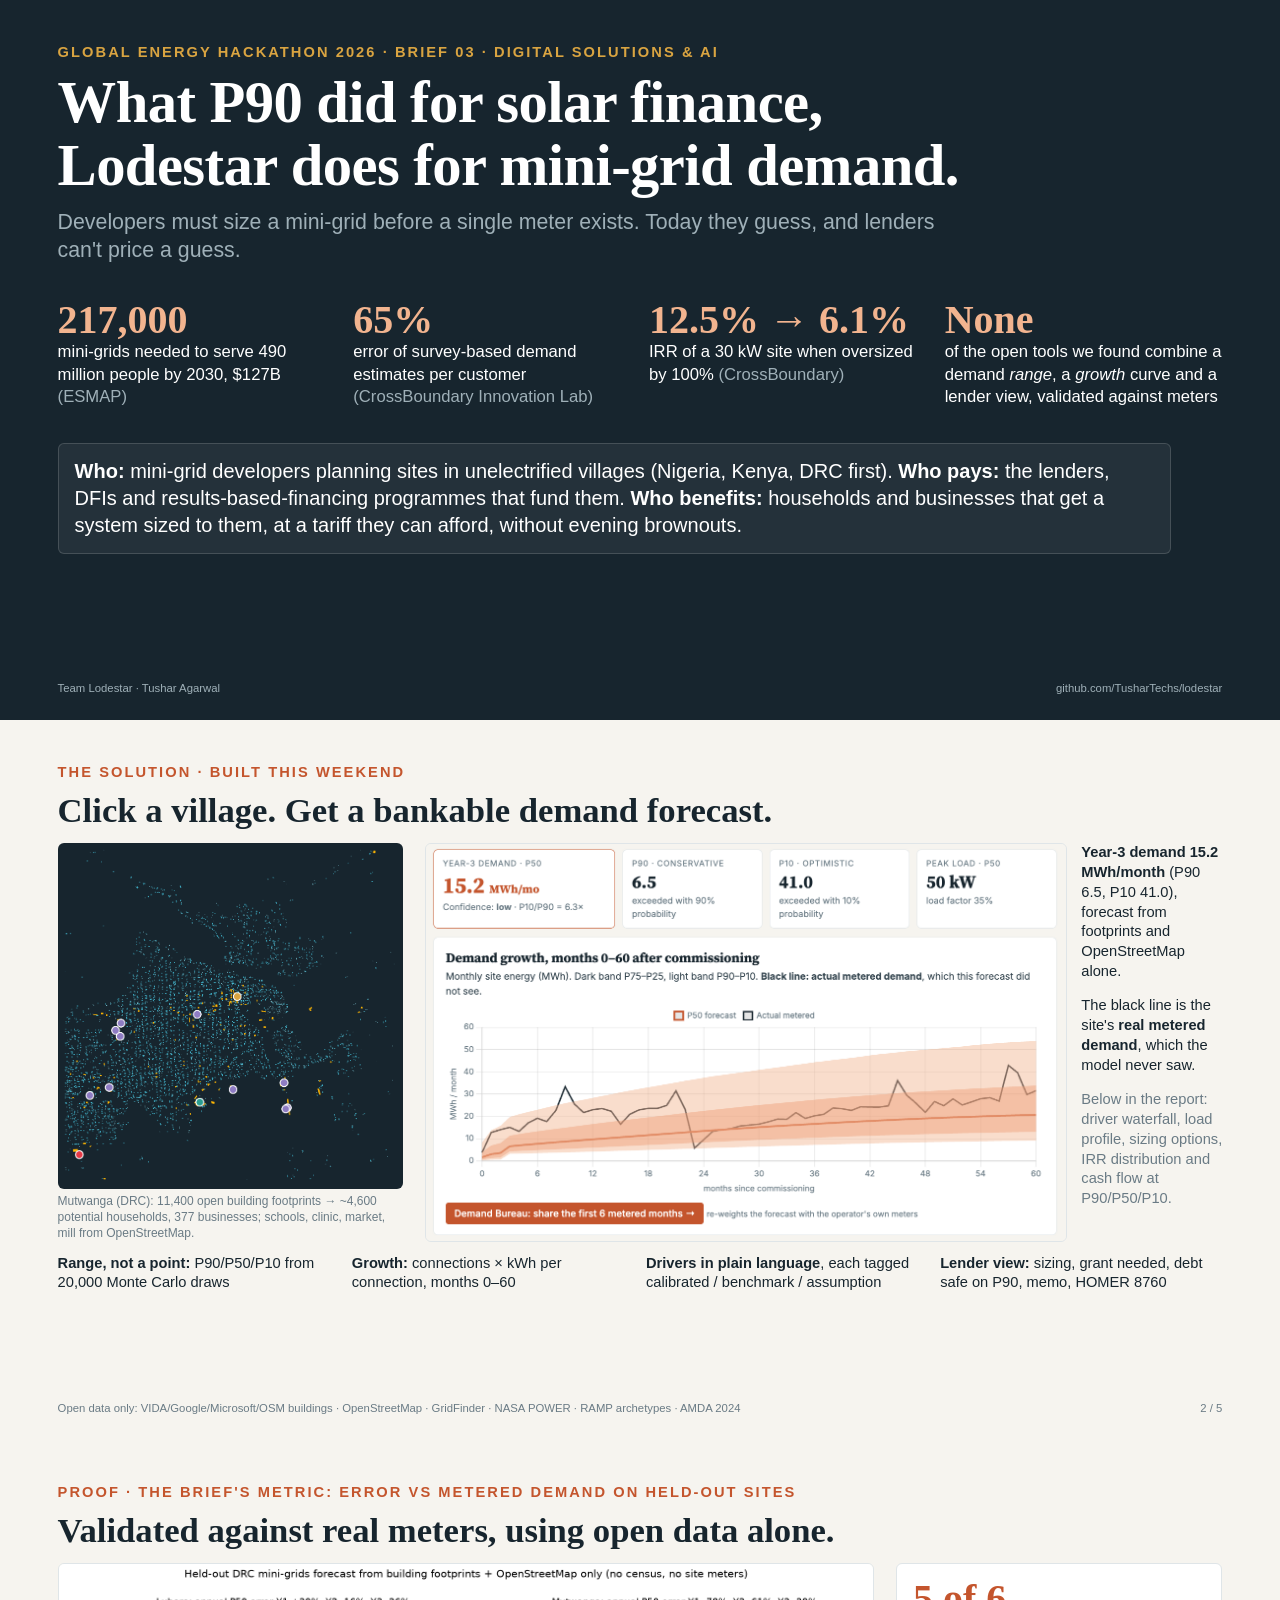
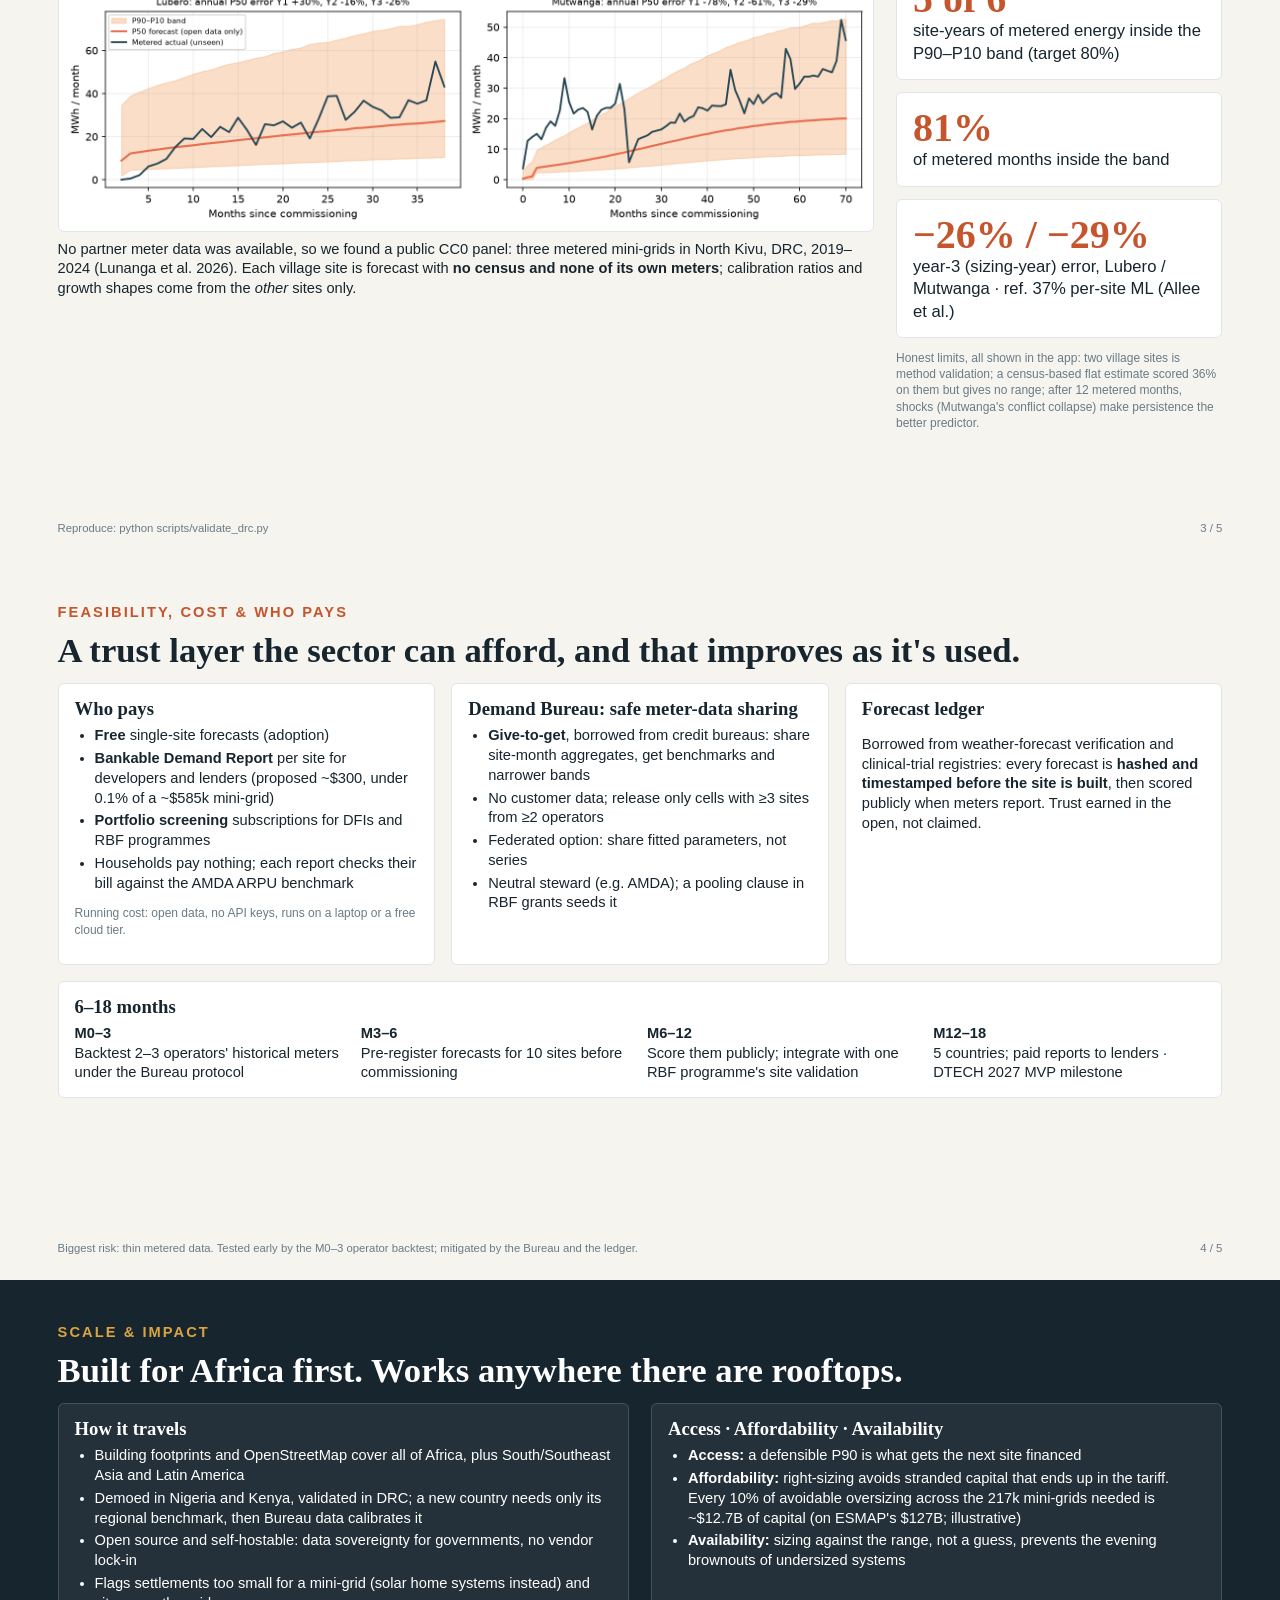
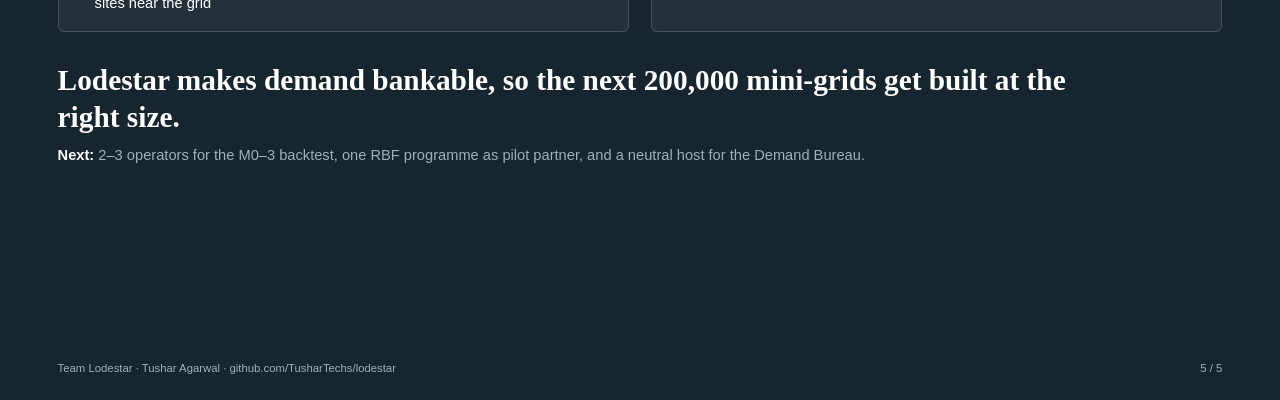
==== docs/deck.html @ b4cb46ed "README, one-page summary and 5-slide deck (HTML + PDF), map works without WebGL, building footprint " ====
<!doctype html>
<html lang="en"><head><meta charset="utf-8"><title>Lodestar · pitch deck</title>
<style>
@page { size: 13.333in 7.5in; margin: 0; }
* { box-sizing: border-box; }
body { margin: 0; font: 15pt/1.35 "Helvetica Neue", Arial, sans-serif; color: #17252e; }
.s { width: 13.333in; height: 7.5in; padding: 0.45in 0.6in; position: relative; page-break-after: always; overflow: hidden; background: #f6f4ef; }
.s.dark { background: #17252e; color: #fff; }
h1 { font: 700 34pt/1.08 Georgia, serif; margin: 0 0 10px; letter-spacing: -.01em; }
h2 { font: 700 26pt/1.1 Georgia, serif; margin: 0 0 14px; }
.kick { font-size: 11pt; letter-spacing: .14em; text-transform: uppercase; color: #c4552d; font-weight: 700; margin-bottom: 8px; }
.dark .kick { color: #d9a441; }
.muted { color: #6a7b85; } .dark .muted { color: #9fb0b8; }
.grid { display: grid; gap: 18px; }
.stat b { display: block; font: 700 30pt Georgia, serif; color: #c4552d; line-height: 1.05; }
.dark .stat b { color: #f2b48f; }
.stat { font-size: 12.5pt; }
.card { background: #fff; border: 1px solid #dfe5e8; border-radius: 6px; padding: 14px 16px; }
.dark .card { background: rgba(255,255,255,.06); border-color: rgba(255,255,255,.15); }
.card h3 { margin: 0 0 6px; font: 700 14pt Georgia, serif; }
ul { margin: 4px 0; padding-left: 20px; } li { margin: 3px 0; }
.small { font-size: 11pt; } .xs { font-size: 9pt; }
.foot { position: absolute; left: .6in; right: .6in; bottom: .25in; font-size: 8.5pt; color: #6a7b85; display: flex; justify-content: space-between; }
.dark .foot { color: #9fb0b8; }
img { display: block; }
.tag { display: inline-block; font-size: 10pt; padding: 2px 9px; border-radius: 10px; background: #e5f1ee; color: #2a7d6e; margin-right: 4px; }
</style></head><body>

<!-- 1 -->
<section class="s dark">
  <div class="kick">Global Energy Hackathon 2026 · Brief 03 · Digital Solutions &amp; AI</div>
  <h1 style="font-size:44pt;max-width:10.5in">What P90 did for solar finance,<br>Lodestar does for mini-grid demand.</h1>
  <p class="muted" style="font-size:16pt;max-width:9.5in;margin-top:6px">Developers must size a mini-grid before a single meter exists. Today they guess, and lenders can't price a guess.</p>
  <div class="grid" style="grid-template-columns:repeat(4,1fr);margin-top:34px">
    <div class="stat"><b>217,000</b>mini-grids needed to serve 490 million people by 2030, $127B <span class="muted">(ESMAP)</span></div>
    <div class="stat"><b>65%</b>error of survey-based demand estimates per customer <span class="muted">(CrossBoundary Innovation Lab)</span></div>
    <div class="stat"><b>12.5% → 6.1%</b>IRR of a 30 kW site when oversized by 100% <span class="muted">(CrossBoundary)</span></div>
    <div class="stat"><b>None</b>of the open tools we found combine a demand <i>range</i>, a <i>growth</i> curve and a lender view, validated against meters</div>
  </div>
  <div class="card" style="margin-top:34px;max-width:11.6in"><b>Who:</b> mini-grid developers planning sites in unelectrified villages (Nigeria, Kenya, DRC first). <b>Who pays:</b> the lenders, DFIs and results-based-financing programmes that fund them. <b>Who benefits:</b> households and businesses that get a system sized to them, at a tariff they can afford, without evening brownouts.</div>
  <div class="foot"><span>Team Lodestar · Tushar Agarwal</span><span>github.com/TusharTechs/lodestar</span></div>
</section>

<!-- 2 -->
<section class="s">
  <div class="kick">The solution · built this weekend</div>
  <h2>Click a village. Get a bankable demand forecast.</h2>
  <div class="grid" style="grid-template-columns:3.6in 1fr;gap:22px">
    <div><img src="img/footprints_mutwanga.png" style="width:3.6in;height:3.6in;object-fit:cover;border-radius:6px">
      <p class="xs muted" style="margin:4px 0 0">Mutwanga (DRC): 11,400 open building footprints → ~4,600 potential households, 377 businesses; schools, clinic, market, mill from OpenStreetMap.</p></div>
    <div style="display:flex;gap:14px;align-items:flex-start"><img src="img/app_report.png" style="height:4.15in;border-radius:6px;border:1px solid #dfe5e8"><div class="small"><p style="margin-top:0"><b>Year-3 demand 15.2 MWh/month</b> (P90 6.5, P10 41.0), forecast from footprints and OpenStreetMap alone.</p><p>The black line is the site's <b>real metered demand</b>, which the model never saw.</p><p class="muted">Below in the report: driver waterfall, load profile, sizing options, IRR distribution and cash flow at P90/P50/P10.</p></div></div>
  </div>
  <div class="grid small" style="grid-template-columns:repeat(4,1fr);gap:12px;margin-top:12px">
    <div><b>Range, not a point:</b> P90/P50/P10 from 20,000 Monte Carlo draws</div>
    <div><b>Growth:</b> connections × kWh per connection, months 0–60</div>
    <div><b>Drivers in plain language</b>, each tagged calibrated / benchmark / assumption</div>
    <div><b>Lender view:</b> sizing, grant needed, debt safe on P90, memo, HOMER 8760</div>
  </div>
  <div class="foot"><span>Open data only: VIDA/Google/Microsoft/OSM buildings · OpenStreetMap · GridFinder · NASA POWER · RAMP archetypes · AMDA 2024</span><span>2 / 5</span></div>
</section>

<!-- 3 -->
<section class="s">
  <div class="kick">Proof · the brief's metric: error vs metered demand on held-out sites</div>
  <h2>Validated against real meters, using open data alone.</h2>
  <div class="grid" style="grid-template-columns:1fr 3.4in;gap:22px">
    <div><img src="validation/drc_end_to_end.png" style="width:100%;border-radius:6px;border:1px solid #dfe5e8;background:#fff">
      <p class="small" style="margin-top:8px">No partner meter data was available, so we found a public CC0 panel: three metered mini-grids in North Kivu, DRC, 2019–2024 (Lunanga et al. 2026). Each village site is forecast with <b>no census and none of its own meters</b>; calibration ratios and growth shapes come from the <i>other</i> sites only.</p></div>
    <div class="grid" style="gap:12px;align-content:start">
      <div class="card stat"><b>5 of 6</b>site-years of metered energy inside the P90–P10 band (target 80%)</div>
      <div class="card stat"><b>81%</b>of metered months inside the band</div>
      <div class="card stat"><b>−26% / −29%</b>year-3 (sizing-year) error, Lubero / Mutwanga · ref. 37% per-site ML (Allee et al.)</div>
      <div class="xs muted">Honest limits, all shown in the app: two village sites is method validation; a census-based flat estimate scored 36% on them but gives no range; after 12 metered months, shocks (Mutwanga's conflict collapse) make persistence the better predictor.</div>
    </div>
  </div>
  <div class="foot"><span>Reproduce: python scripts/validate_drc.py</span><span>3 / 5</span></div>
</section>

<!-- 4 -->
<section class="s">
  <div class="kick">Feasibility, cost &amp; who pays</div>
  <h2>A trust layer the sector can afford, and that improves as it's used.</h2>
  <div class="grid" style="grid-template-columns:1fr 1fr 1fr;gap:16px">
    <div class="card"><h3>Who pays</h3><ul class="small">
      <li><b>Free</b> single-site forecasts (adoption)</li>
      <li><b>Bankable Demand Report</b> per site for developers and lenders (proposed ~$300, under 0.1% of a ~$585k mini-grid)</li>
      <li><b>Portfolio screening</b> subscriptions for DFIs and RBF programmes</li>
      <li>Households pay nothing; each report checks their bill against the AMDA ARPU benchmark</li></ul>
      <p class="xs muted">Running cost: open data, no API keys, runs on a laptop or a free cloud tier.</p></div>
    <div class="card"><h3>Demand Bureau: safe meter-data sharing</h3><ul class="small">
      <li><b>Give-to-get</b>, borrowed from credit bureaus: share site-month aggregates, get benchmarks and narrower bands</li>
      <li>No customer data; release only cells with ≥3 sites from ≥2 operators</li>
      <li>Federated option: share fitted parameters, not series</li>
      <li>Neutral steward (e.g. AMDA); a pooling clause in RBF grants seeds it</li></ul></div>
    <div class="card"><h3>Forecast ledger</h3><p class="small">Borrowed from weather-forecast verification and clinical-trial registries: every forecast is <b>hashed and timestamped before the site is built</b>, then scored publicly when meters report. Trust earned in the open, not claimed.</p></div>
  </div>
  <div class="card" style="margin-top:16px"><h3>6–18 months</h3>
    <div class="grid small" style="grid-template-columns:repeat(4,1fr);gap:14px">
      <div><b>M0–3</b><br>Backtest 2–3 operators' historical meters under the Bureau protocol</div>
      <div><b>M3–6</b><br>Pre-register forecasts for 10 sites before commissioning</div>
      <div><b>M6–12</b><br>Score them publicly; integrate with one RBF programme's site validation</div>
      <div><b>M12–18</b><br>5 countries; paid reports to lenders · DTECH 2027 MVP milestone</div></div></div>
  <div class="foot"><span>Biggest risk: thin metered data. Tested early by the M0–3 operator backtest; mitigated by the Bureau and the ledger.</span><span>4 / 5</span></div>
</section>

<!-- 5 -->
<section class="s dark">
  <div class="kick">Scale &amp; impact</div>
  <h2>Built for Africa first. Works anywhere there are rooftops.</h2>
  <div class="grid" style="grid-template-columns:1fr 1fr;gap:22px">
    <div class="card"><h3>How it travels</h3><ul class="small">
      <li>Building footprints and OpenStreetMap cover all of Africa, plus South/Southeast Asia and Latin America</li>
      <li>Demoed in Nigeria and Kenya, validated in DRC; a new country needs only its regional benchmark, then Bureau data calibrates it</li>
      <li>Open source and self-hostable: data sovereignty for governments, no vendor lock-in</li>
      <li>Flags settlements too small for a mini-grid (solar home systems instead) and sites near the grid</li></ul></div>
    <div class="card"><h3>Access · Affordability · Availability</h3><ul class="small">
      <li><b>Access:</b> a defensible P90 is what gets the next site financed</li>
      <li><b>Affordability:</b> right-sizing avoids stranded capital that ends up in the tariff. Every 10% of avoidable oversizing across the 217k mini-grids needed is ~$12.7B of capital (on ESMAP's $127B; illustrative)</li>
      <li><b>Availability:</b> sizing against the range, not a guess, prevents the evening brownouts of undersized systems</li></ul></div>
  </div>
  <p style="font:700 22pt/1.25 Georgia,serif;margin:30px 0 0;max-width:11in">Lodestar makes demand bankable, so the next 200,000 mini-grids get built at the right size.</p>
  <p class="muted small" style="margin-top:10px"><b style="color:#fff">Next:</b> 2–3 operators for the M0–3 backtest, one RBF programme as pilot partner, and a neutral host for the Demand Bureau.</p>
  <div class="foot"><span>Team Lodestar · Tushar Agarwal · github.com/TusharTechs/lodestar</span><span>5 / 5</span></div>
</section>
</body></html>
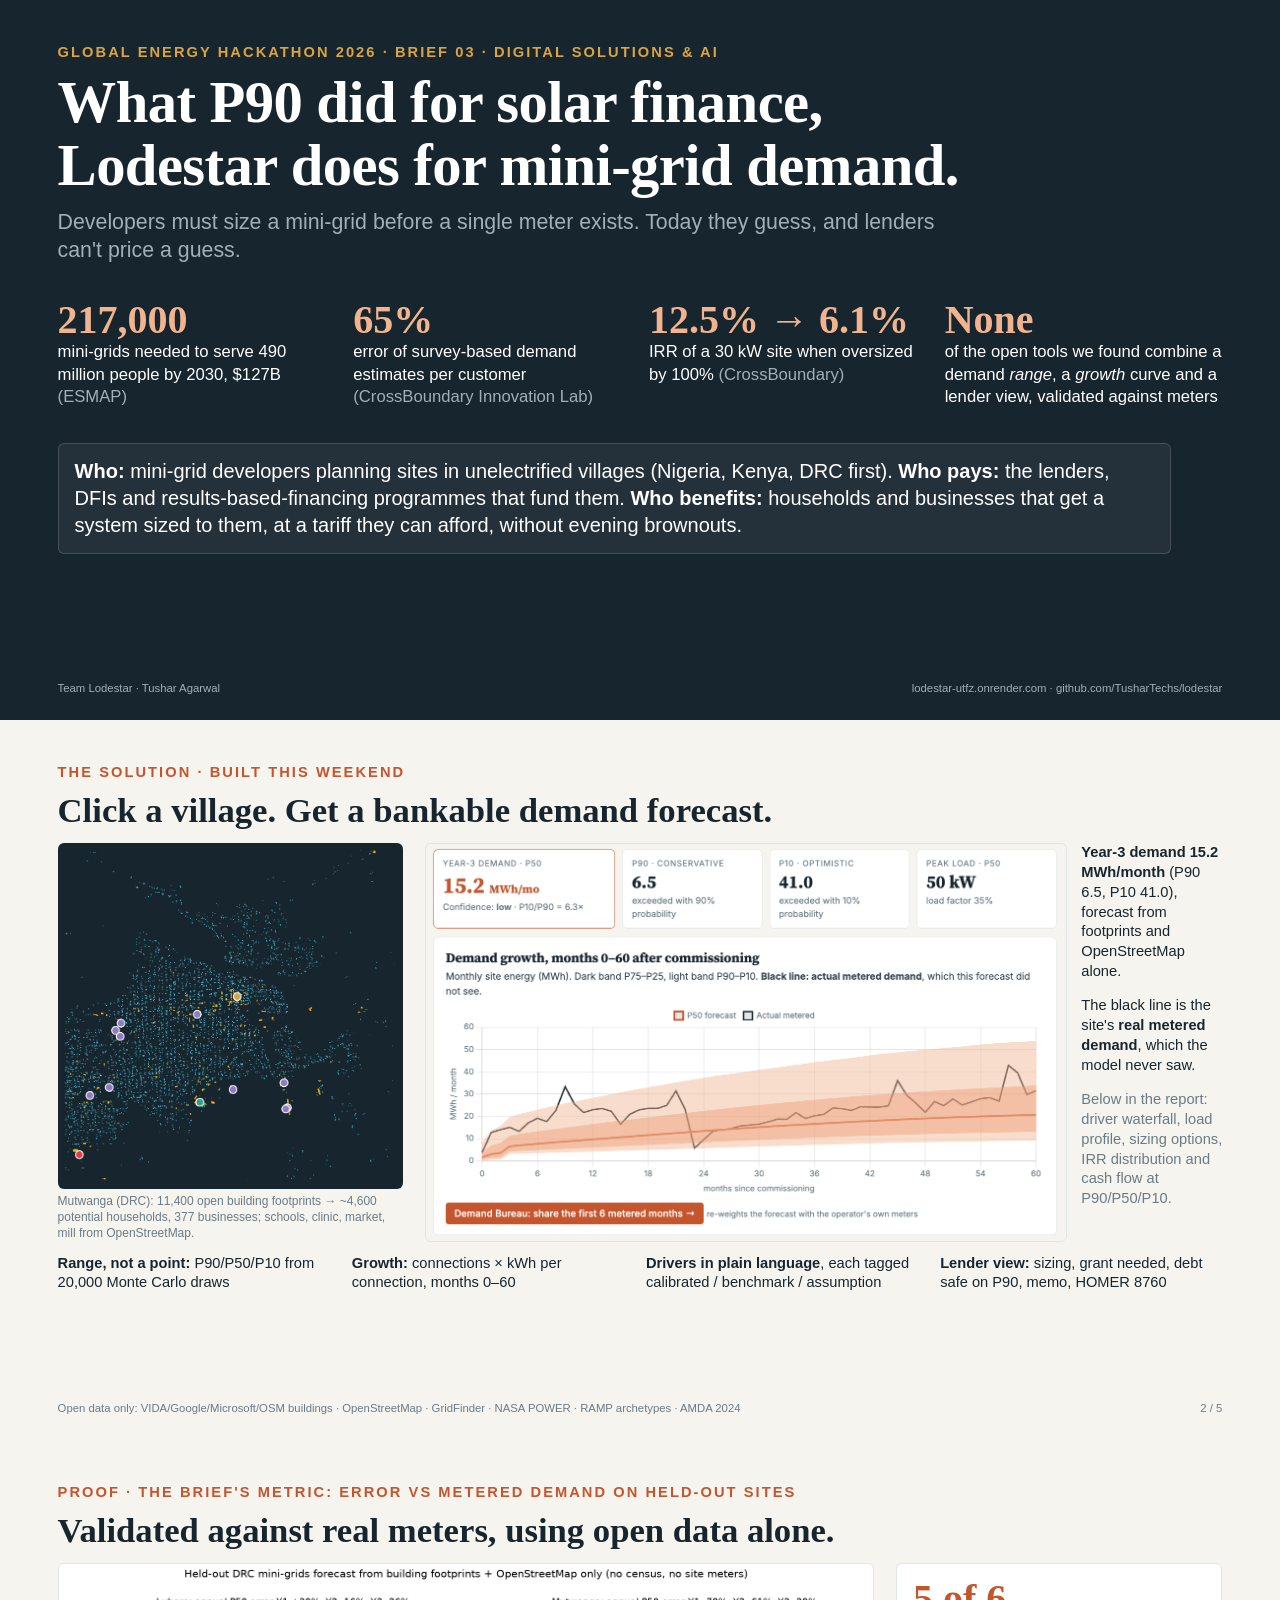
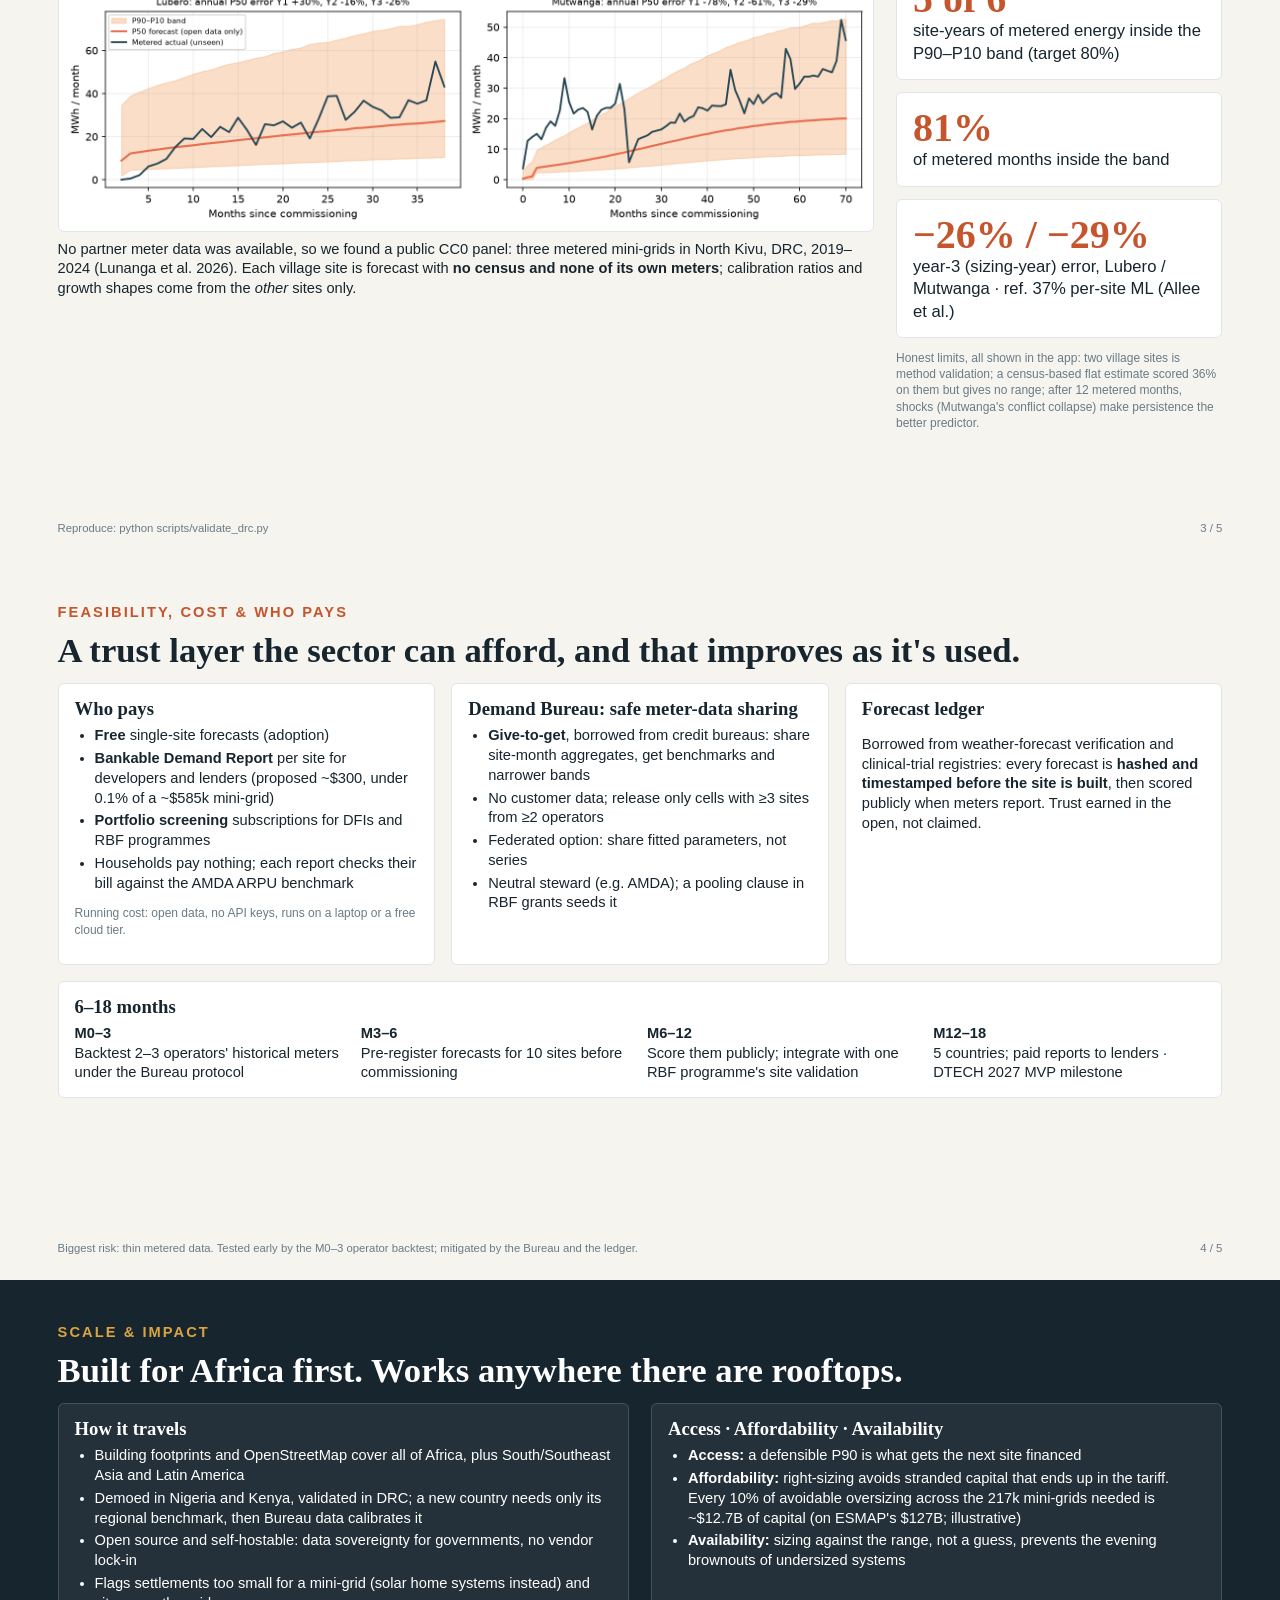
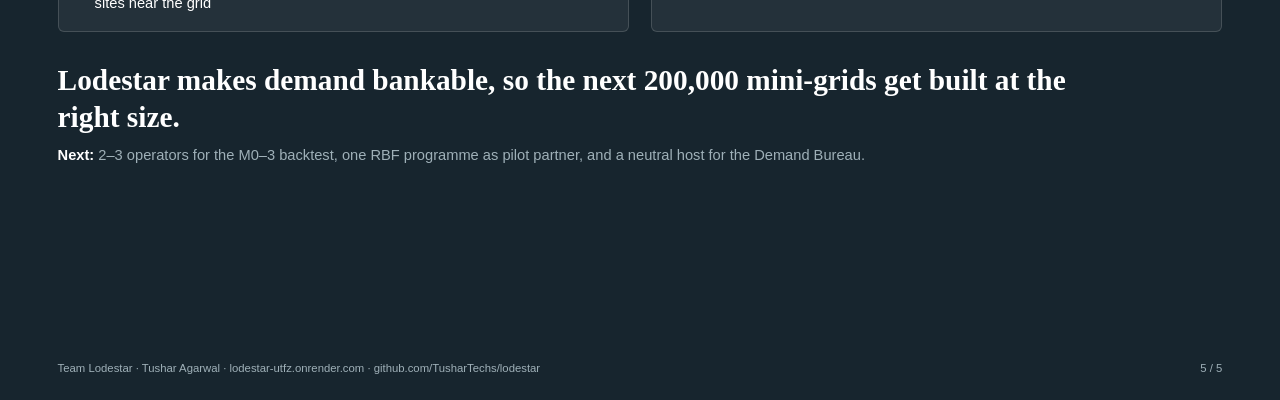
==== commit 5a799e99: "Add live app URL to README, deck and one-pager" ====
--- a/docs/deck.html
+++ b/docs/deck.html
@@ -38,7 +38,7 @@
     <div class="stat"><b>None</b>of the open tools we found combine a demand <i>range</i>, a <i>growth</i> curve and a lender view, validated against meters</div>
   </div>
   <div class="card" style="margin-top:34px;max-width:11.6in"><b>Who:</b> mini-grid developers planning sites in unelectrified villages (Nigeria, Kenya, DRC first). <b>Who pays:</b> the lenders, DFIs and results-based-financing programmes that fund them. <b>Who benefits:</b> households and businesses that get a system sized to them, at a tariff they can afford, without evening brownouts.</div>
-  <div class="foot"><span>Team Lodestar · Tushar Agarwal</span><span>github.com/TusharTechs/lodestar</span></div>
+  <div class="foot"><span>Team Lodestar · Tushar Agarwal</span><span>lodestar-utfz.onrender.com · github.com/TusharTechs/lodestar</span></div>
 </section>
 
 <!-- 2 -->
@@ -120,6 +120,6 @@
   </div>
   <p style="font:700 22pt/1.25 Georgia,serif;margin:30px 0 0;max-width:11in">Lodestar makes demand bankable, so the next 200,000 mini-grids get built at the right size.</p>
   <p class="muted small" style="margin-top:10px"><b style="color:#fff">Next:</b> 2–3 operators for the M0–3 backtest, one RBF programme as pilot partner, and a neutral host for the Demand Bureau.</p>
-  <div class="foot"><span>Team Lodestar · Tushar Agarwal · github.com/TusharTechs/lodestar</span><span>5 / 5</span></div>
+  <div class="foot"><span>Team Lodestar · Tushar Agarwal · lodestar-utfz.onrender.com · github.com/TusharTechs/lodestar</span><span>5 / 5</span></div>
 </section>
 </body></html>
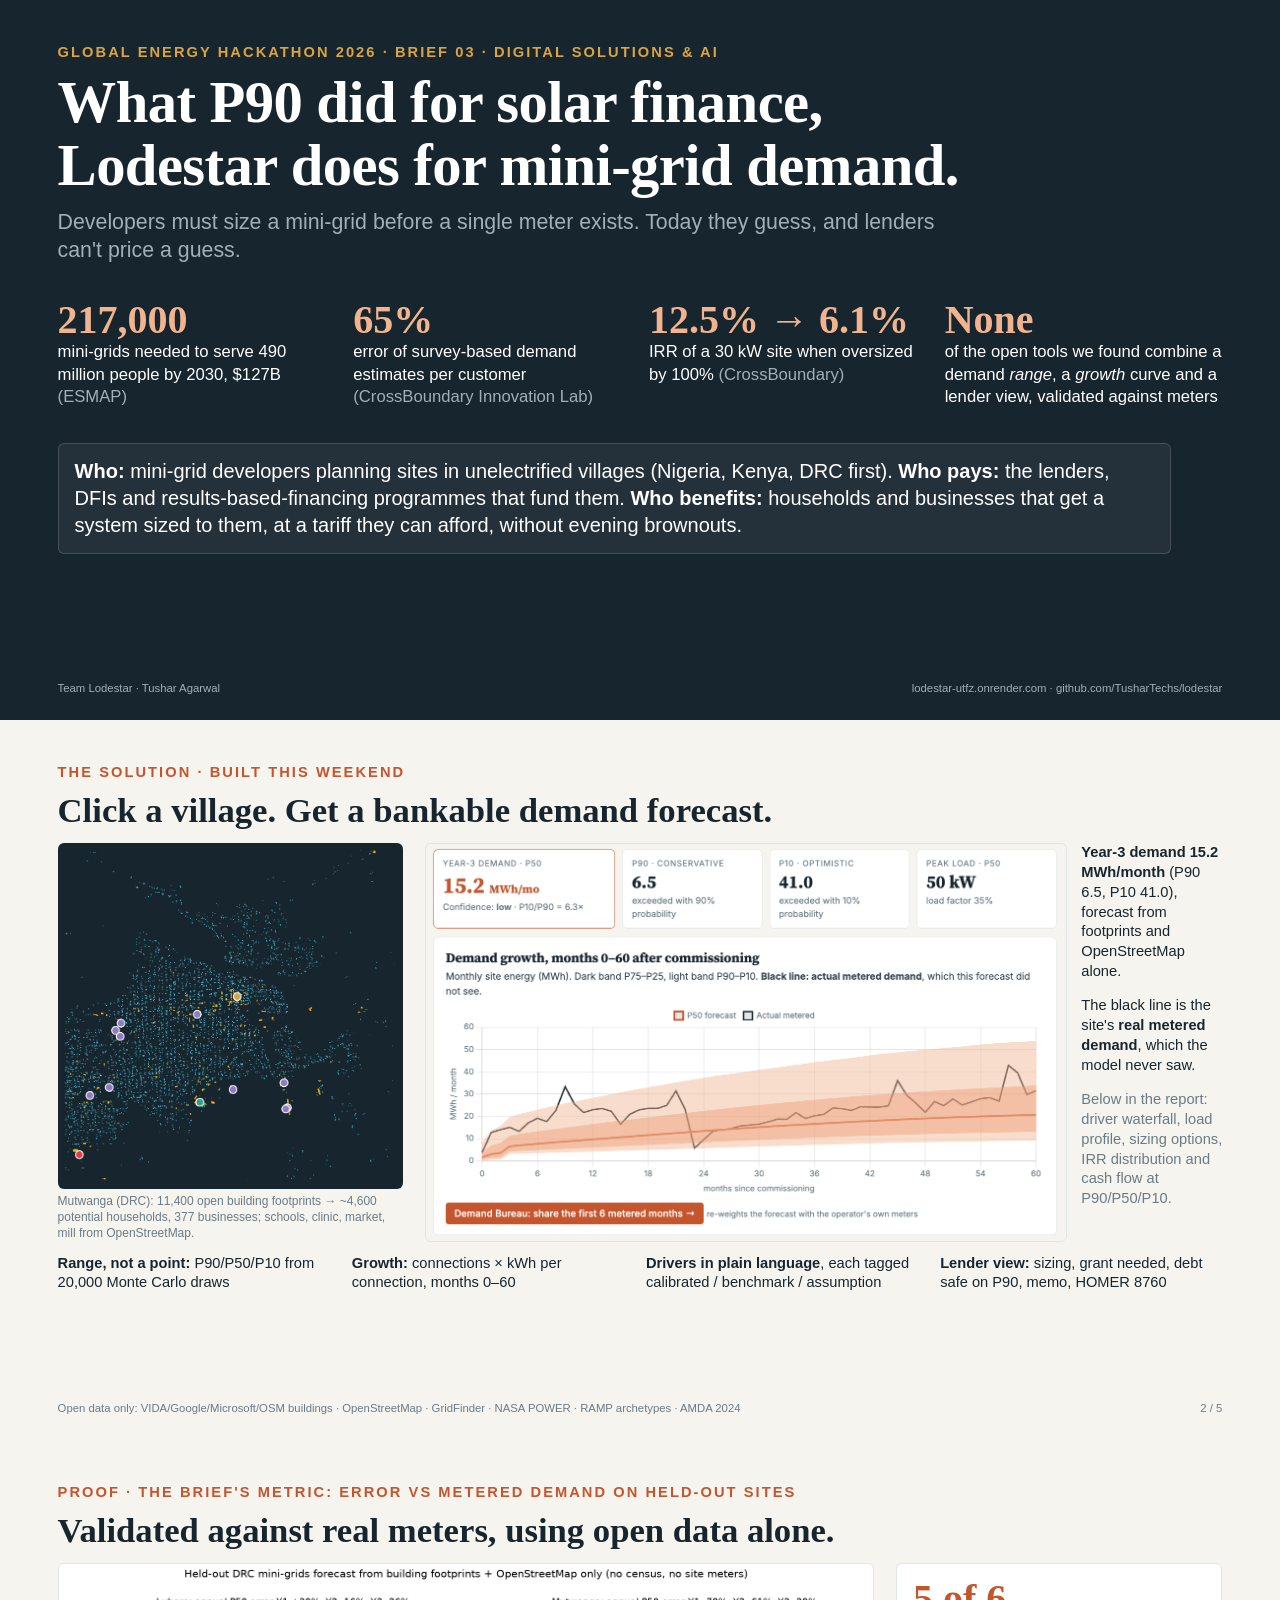
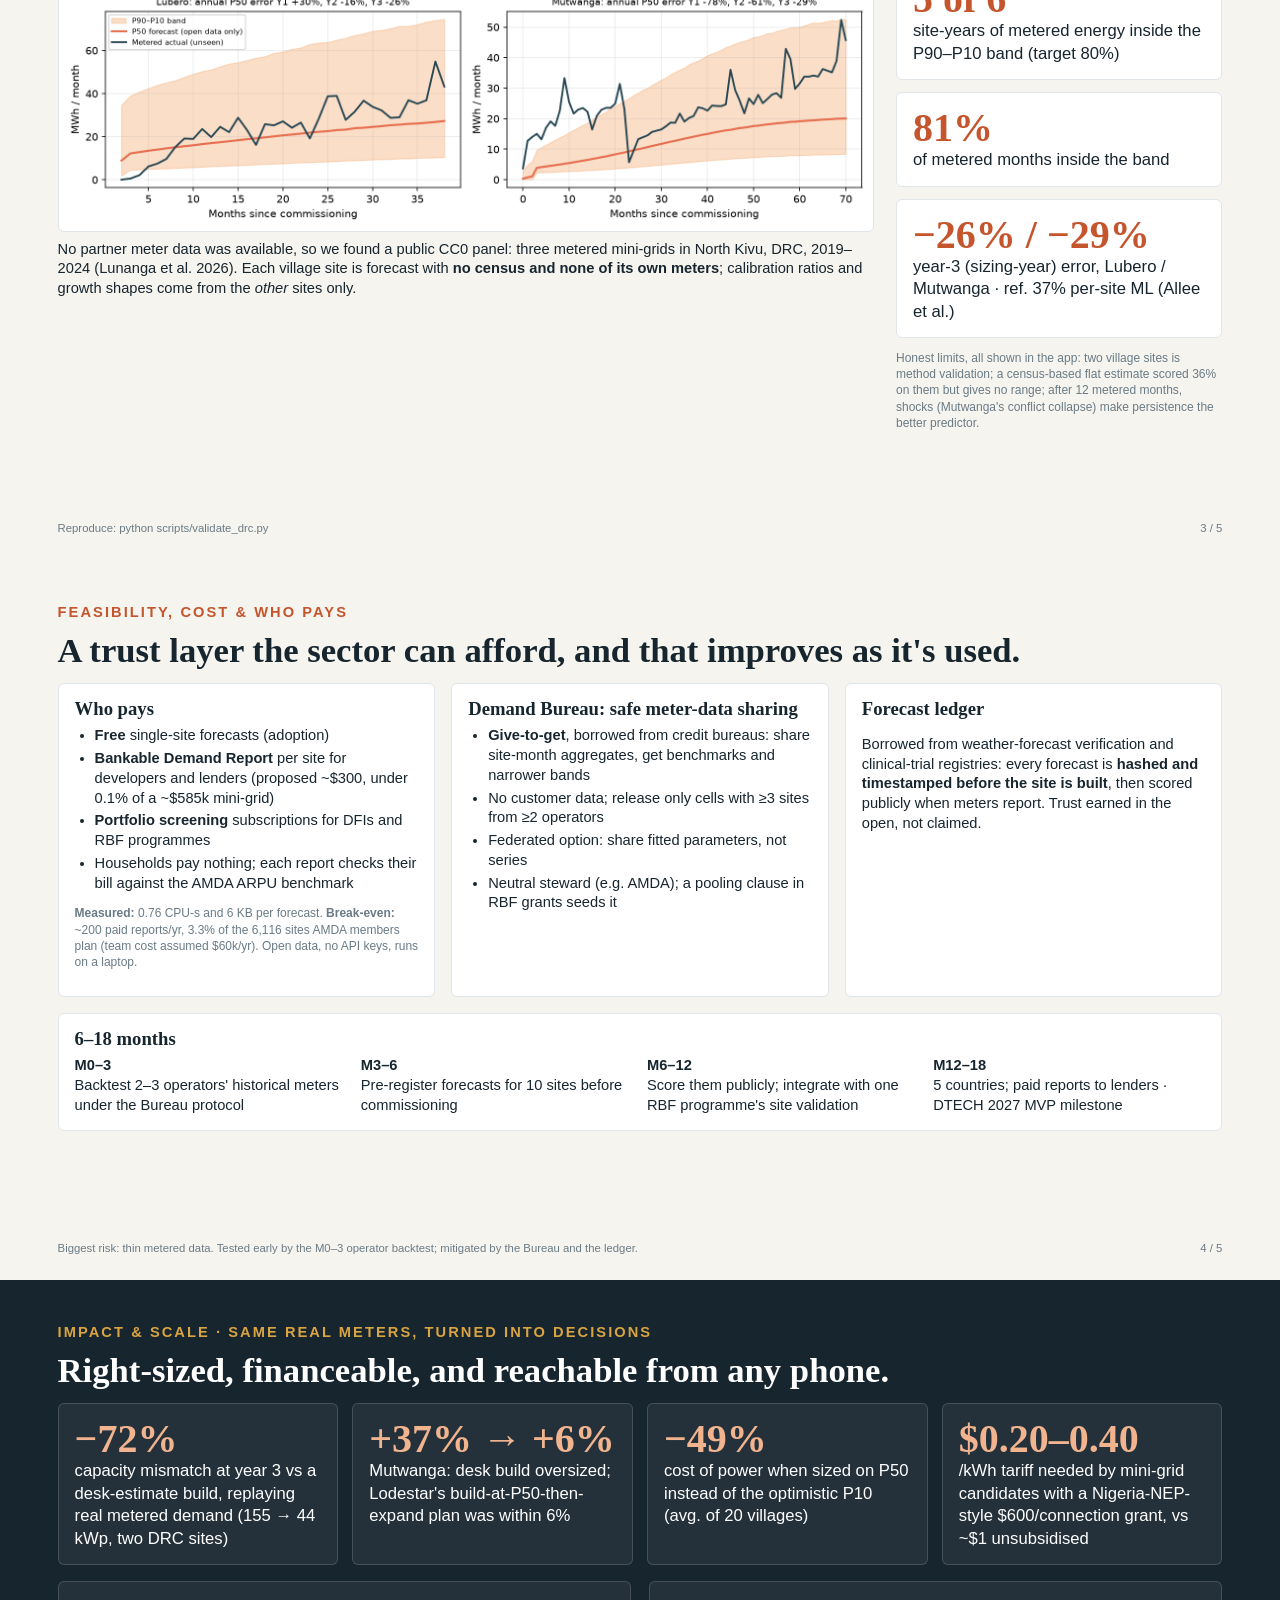
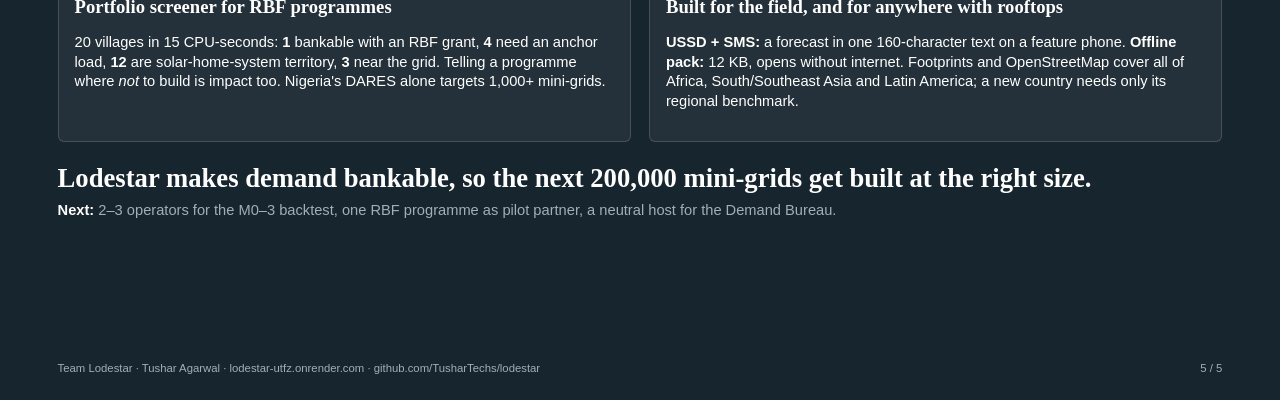
==== commit 9217783b: "Impact tab (decision backtest, cost of power, environment, unit economics), portfolio screener for R" ====
--- a/docs/deck.html
+++ b/docs/deck.html
@@ -86,7 +86,7 @@
       <li><b>Bankable Demand Report</b> per site for developers and lenders (proposed ~$300, under 0.1% of a ~$585k mini-grid)</li>
       <li><b>Portfolio screening</b> subscriptions for DFIs and RBF programmes</li>
       <li>Households pay nothing; each report checks their bill against the AMDA ARPU benchmark</li></ul>
-      <p class="xs muted">Running cost: open data, no API keys, runs on a laptop or a free cloud tier.</p></div>
+      <p class="xs muted"><b>Measured:</b> 0.76 CPU-s and 6 KB per forecast. <b>Break-even:</b> ~200 paid reports/yr, 3.3% of the 6,116 sites AMDA members plan (team cost assumed $60k/yr). Open data, no API keys, runs on a laptop.</p></div>
     <div class="card"><h3>Demand Bureau: safe meter-data sharing</h3><ul class="small">
       <li><b>Give-to-get</b>, borrowed from credit bureaus: share site-month aggregates, get benchmarks and narrower bands</li>
       <li>No customer data; release only cells with ≥3 sites from ≥2 operators</li>
@@ -105,21 +105,20 @@
 
 <!-- 5 -->
 <section class="s dark">
-  <div class="kick">Scale &amp; impact</div>
-  <h2>Built for Africa first. Works anywhere there are rooftops.</h2>
-  <div class="grid" style="grid-template-columns:1fr 1fr;gap:22px">
-    <div class="card"><h3>How it travels</h3><ul class="small">
-      <li>Building footprints and OpenStreetMap cover all of Africa, plus South/Southeast Asia and Latin America</li>
-      <li>Demoed in Nigeria and Kenya, validated in DRC; a new country needs only its regional benchmark, then Bureau data calibrates it</li>
-      <li>Open source and self-hostable: data sovereignty for governments, no vendor lock-in</li>
-      <li>Flags settlements too small for a mini-grid (solar home systems instead) and sites near the grid</li></ul></div>
-    <div class="card"><h3>Access · Affordability · Availability</h3><ul class="small">
-      <li><b>Access:</b> a defensible P90 is what gets the next site financed</li>
-      <li><b>Affordability:</b> right-sizing avoids stranded capital that ends up in the tariff. Every 10% of avoidable oversizing across the 217k mini-grids needed is ~$12.7B of capital (on ESMAP's $127B; illustrative)</li>
-      <li><b>Availability:</b> sizing against the range, not a guess, prevents the evening brownouts of undersized systems</li></ul></div>
+  <div class="kick">Impact &amp; scale · same real meters, turned into decisions</div>
+  <h2>Right-sized, financeable, and reachable from any phone.</h2>
+  <div class="grid" style="grid-template-columns:repeat(4,1fr);gap:14px">
+    <div class="card stat"><b>−72%</b>capacity mismatch at year 3 vs a desk-estimate build, replaying real metered demand (155 → 44 kWp, two DRC sites)</div>
+    <div class="card stat"><b>+37% → +6%</b>Mutwanga: desk build oversized; Lodestar's build-at-P50-then-expand plan was within 6%</div>
+    <div class="card stat"><b>−49%</b>cost of power when sized on P50 instead of the optimistic P10 (avg. of 20 villages)</div>
+    <div class="card stat"><b>$0.20–0.40</b>/kWh tariff needed by mini-grid candidates with a Nigeria-NEP-style $600/connection grant, vs ~$1 unsubsidised</div>
   </div>
-  <p style="font:700 22pt/1.25 Georgia,serif;margin:30px 0 0;max-width:11in">Lodestar makes demand bankable, so the next 200,000 mini-grids get built at the right size.</p>
-  <p class="muted small" style="margin-top:10px"><b style="color:#fff">Next:</b> 2–3 operators for the M0–3 backtest, one RBF programme as pilot partner, and a neutral host for the Demand Bureau.</p>
+  <div class="grid" style="grid-template-columns:1fr 1fr;gap:18px;margin-top:16px">
+    <div class="card"><h3>Portfolio screener for RBF programmes</h3><p class="small">20 villages in 15 CPU-seconds: <b>1</b> bankable with an RBF grant, <b>4</b> need an anchor load, <b>12</b> are solar-home-system territory, <b>3</b> near the grid. Telling a programme where <i>not</i> to build is impact too. Nigeria's DARES alone targets 1,000+ mini-grids.</p></div>
+    <div class="card"><h3>Built for the field, and for anywhere with rooftops</h3><p class="small"><b>USSD + SMS:</b> a forecast in one 160-character text on a feature phone. <b>Offline pack:</b> 12 KB, opens without internet. Footprints and OpenStreetMap cover all of Africa, South/Southeast Asia and Latin America; a new country needs only its regional benchmark.</p></div>
+  </div>
+  <p style="font:700 20pt/1.25 Georgia,serif;margin:20px 0 0;max-width:11.5in">Lodestar makes demand bankable, so the next 200,000 mini-grids get built at the right size.</p>
+  <p class="muted small" style="margin-top:6px"><b style="color:#fff">Next:</b> 2–3 operators for the M0–3 backtest, one RBF programme as pilot partner, a neutral host for the Demand Bureau.</p>
   <div class="foot"><span>Team Lodestar · Tushar Agarwal · lodestar-utfz.onrender.com · github.com/TusharTechs/lodestar</span><span>5 / 5</span></div>
 </section>
 </body></html>
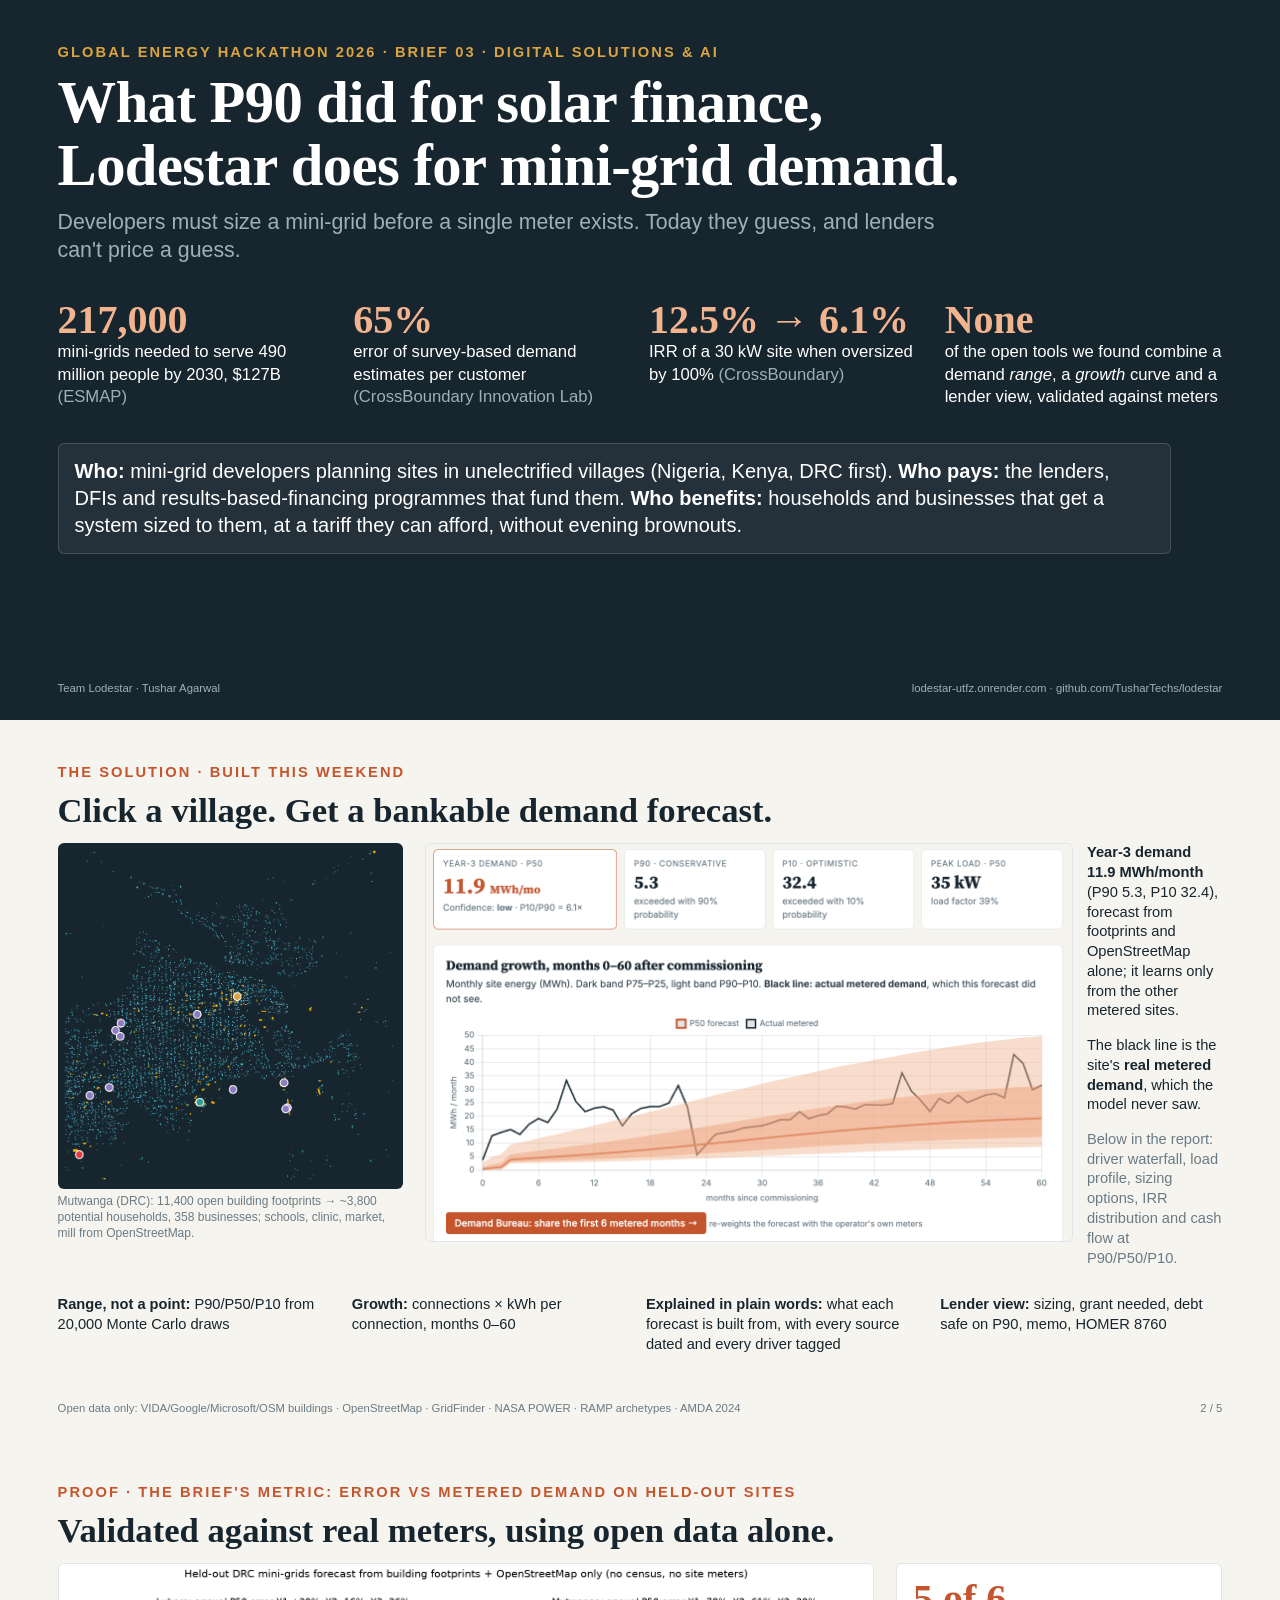
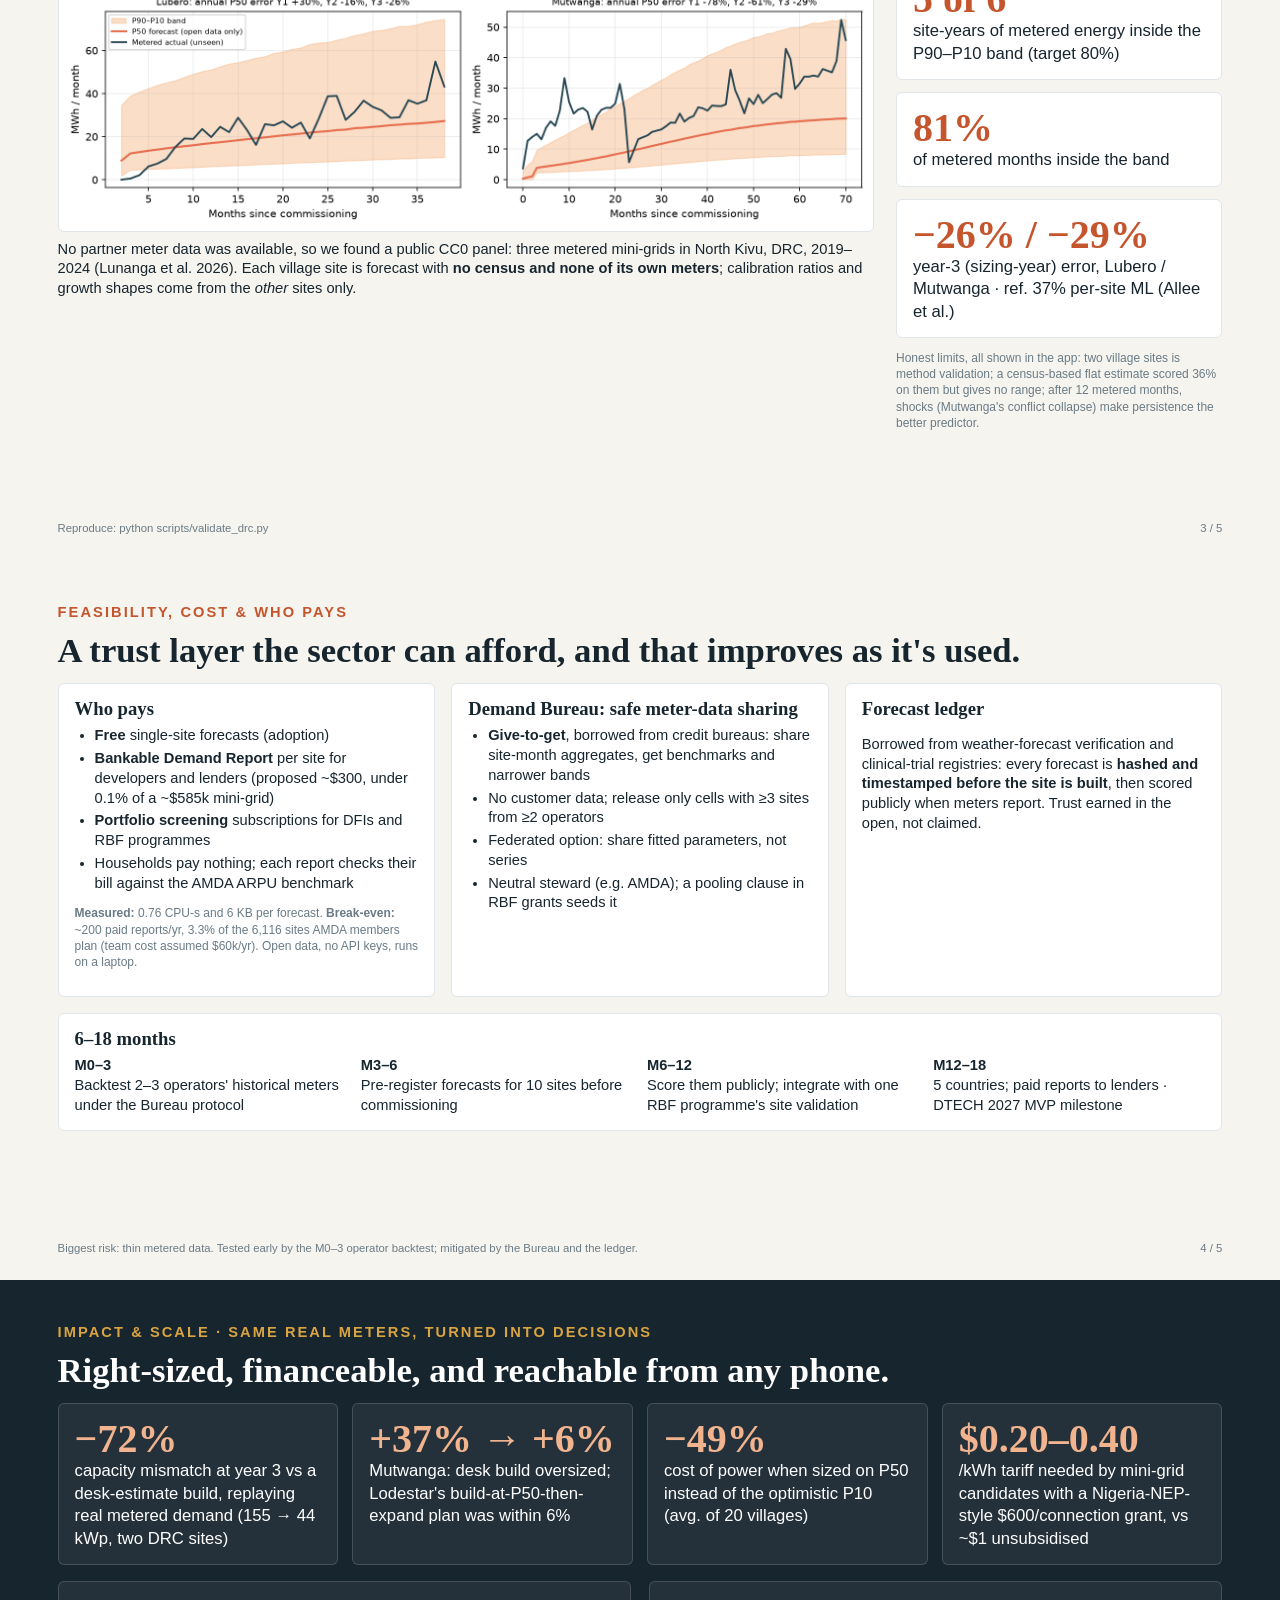
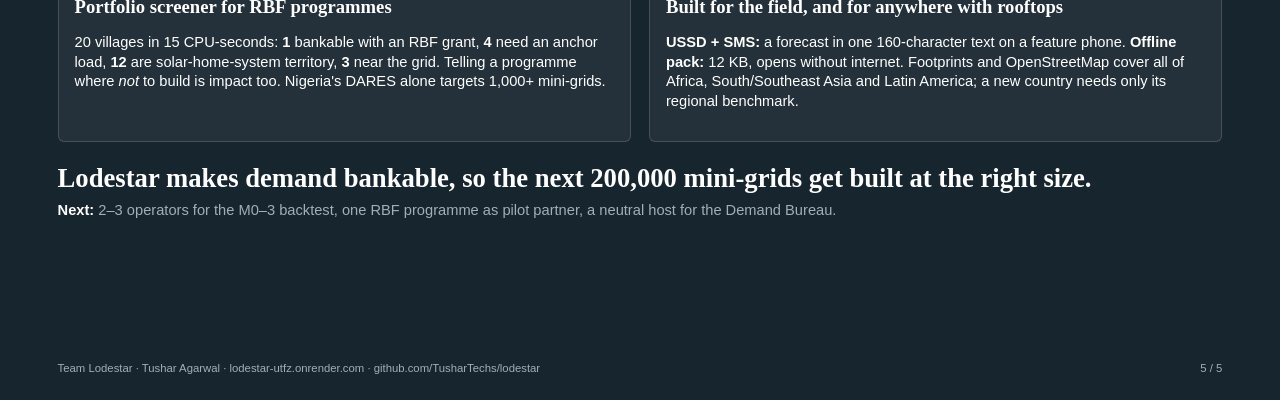
==== commit 987949b6: "Plain-language forecast basis in every report and memo; Track record tab with accuracy, ledger and d" ====
--- a/docs/deck.html
+++ b/docs/deck.html
@@ -47,13 +47,13 @@
   <h2>Click a village. Get a bankable demand forecast.</h2>
   <div class="grid" style="grid-template-columns:3.6in 1fr;gap:22px">
     <div><img src="img/footprints_mutwanga.png" style="width:3.6in;height:3.6in;object-fit:cover;border-radius:6px">
-      <p class="xs muted" style="margin:4px 0 0">Mutwanga (DRC): 11,400 open building footprints → ~4,600 potential households, 377 businesses; schools, clinic, market, mill from OpenStreetMap.</p></div>
-    <div style="display:flex;gap:14px;align-items:flex-start"><img src="img/app_report.png" style="height:4.15in;border-radius:6px;border:1px solid #dfe5e8"><div class="small"><p style="margin-top:0"><b>Year-3 demand 15.2 MWh/month</b> (P90 6.5, P10 41.0), forecast from footprints and OpenStreetMap alone.</p><p>The black line is the site's <b>real metered demand</b>, which the model never saw.</p><p class="muted">Below in the report: driver waterfall, load profile, sizing options, IRR distribution and cash flow at P90/P50/P10.</p></div></div>
+      <p class="xs muted" style="margin:4px 0 0">Mutwanga (DRC): 11,400 open building footprints → ~3,800 potential households, 358 businesses; schools, clinic, market, mill from OpenStreetMap.</p></div>
+    <div style="display:flex;gap:14px;align-items:flex-start"><img src="img/app_report.png" style="height:4.15in;border-radius:6px;border:1px solid #dfe5e8"><div class="small"><p style="margin-top:0"><b>Year-3 demand 11.9 MWh/month</b> (P90 5.3, P10 32.4), forecast from footprints and OpenStreetMap alone; it learns only from the other metered sites.</p><p>The black line is the site's <b>real metered demand</b>, which the model never saw.</p><p class="muted">Below in the report: driver waterfall, load profile, sizing options, IRR distribution and cash flow at P90/P50/P10.</p></div></div>
   </div>
   <div class="grid small" style="grid-template-columns:repeat(4,1fr);gap:12px;margin-top:12px">
     <div><b>Range, not a point:</b> P90/P50/P10 from 20,000 Monte Carlo draws</div>
     <div><b>Growth:</b> connections × kWh per connection, months 0–60</div>
-    <div><b>Drivers in plain language</b>, each tagged calibrated / benchmark / assumption</div>
+    <div><b>Explained in plain words:</b> what each forecast is built from, with every source dated and every driver tagged</div>
     <div><b>Lender view:</b> sizing, grant needed, debt safe on P90, memo, HOMER 8760</div>
   </div>
   <div class="foot"><span>Open data only: VIDA/Google/Microsoft/OSM buildings · OpenStreetMap · GridFinder · NASA POWER · RAMP archetypes · AMDA 2024</span><span>2 / 5</span></div>
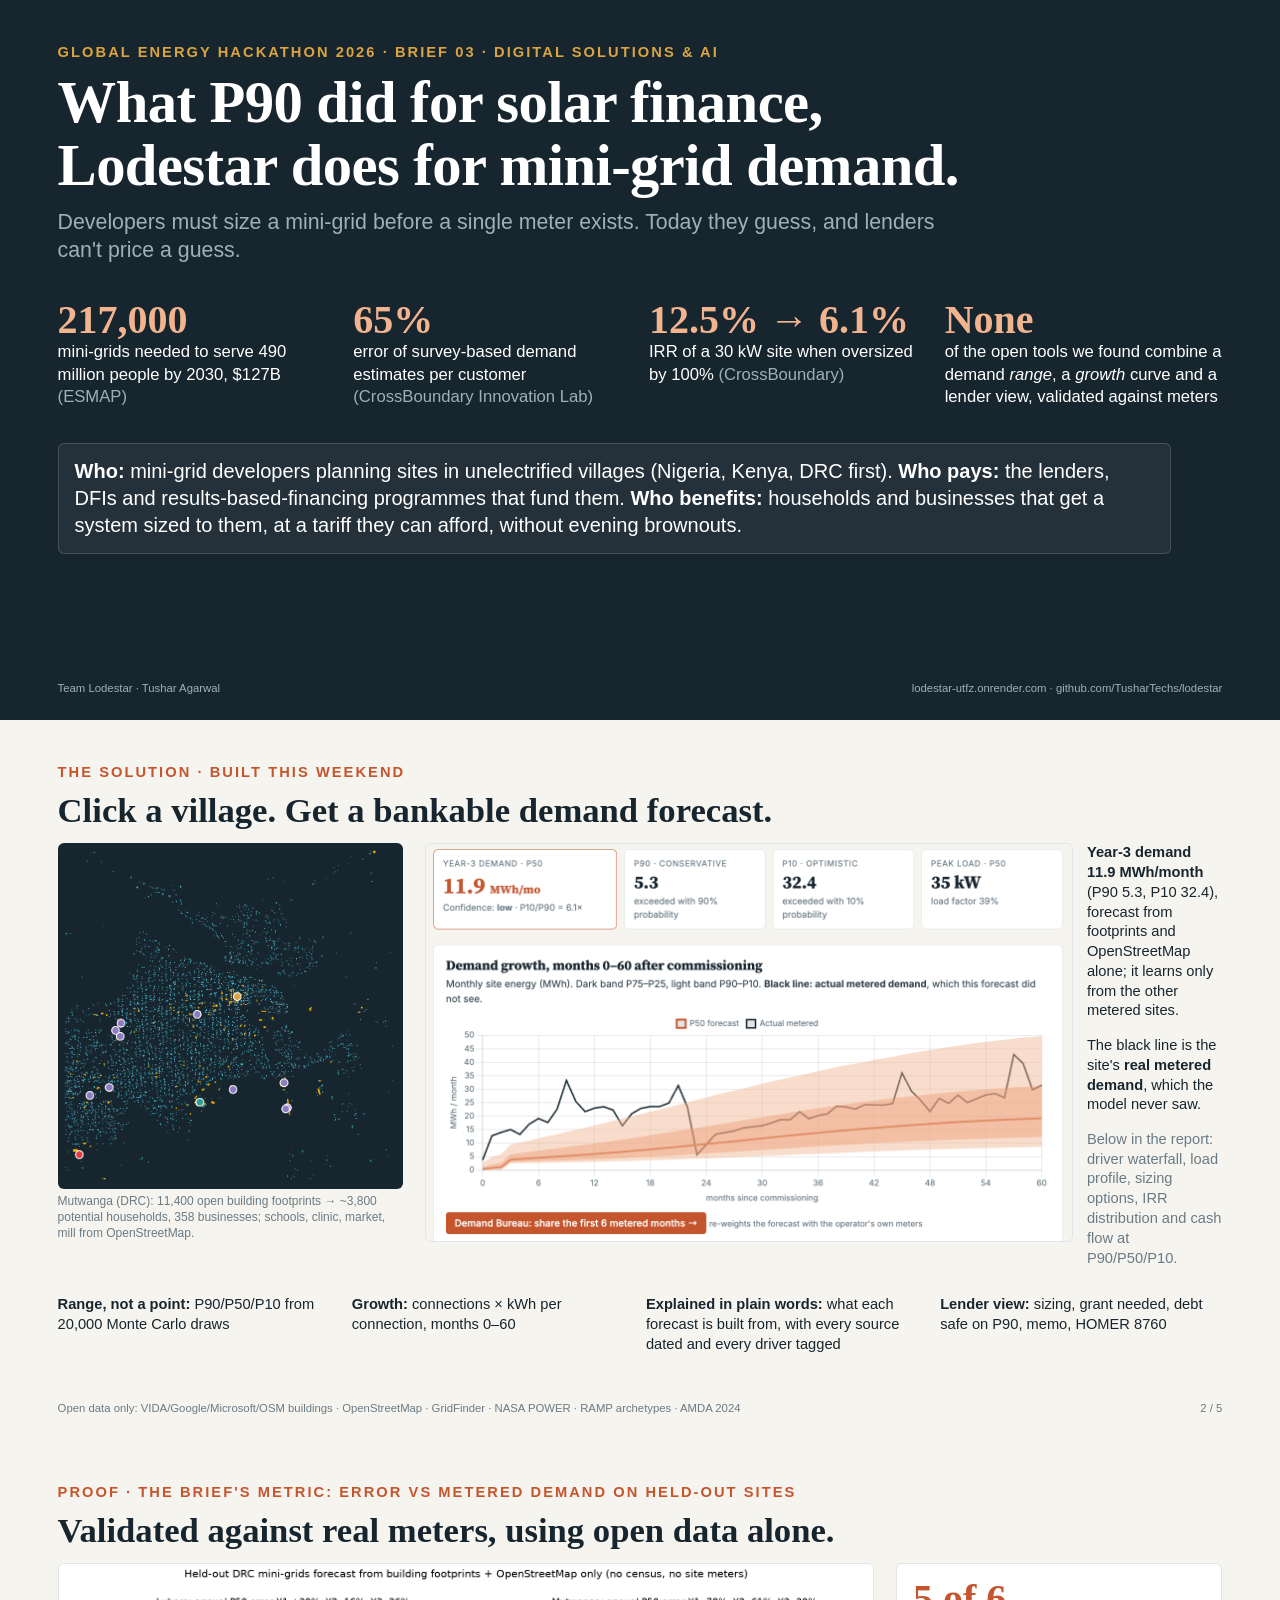
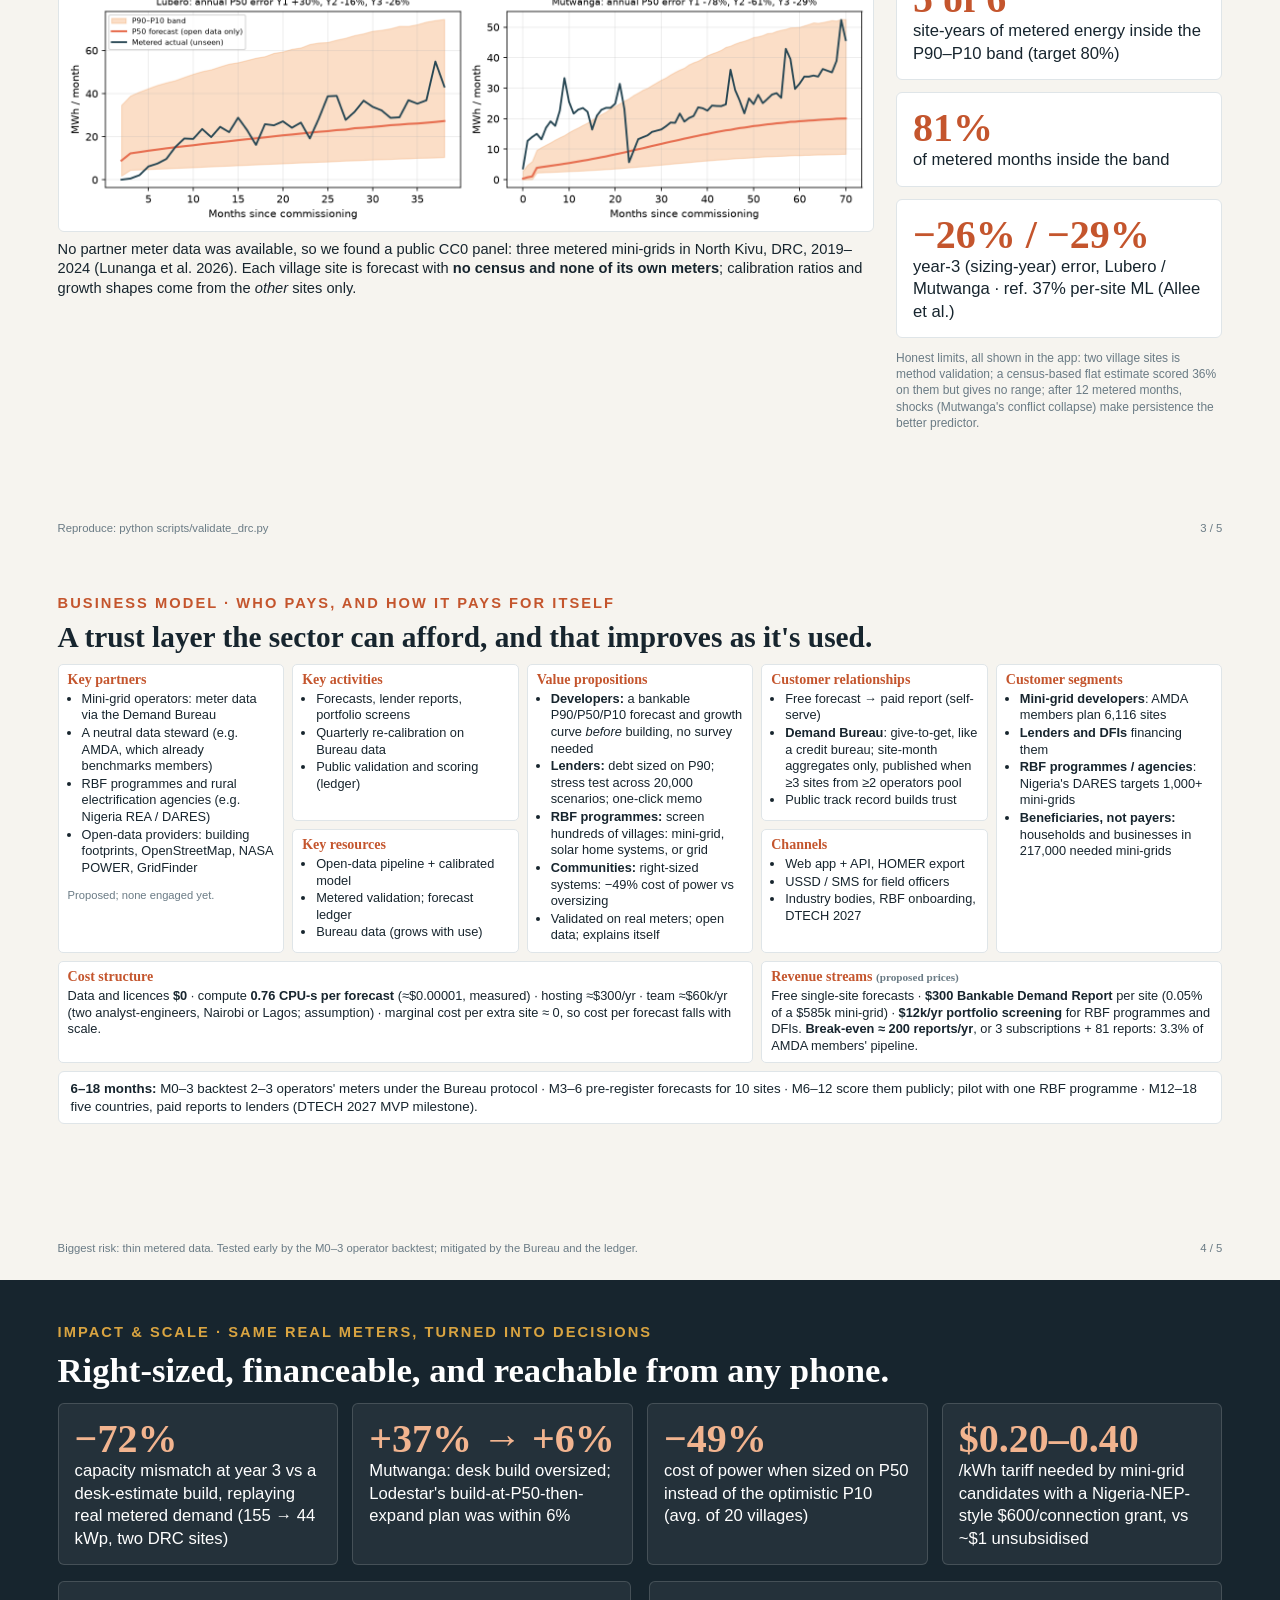
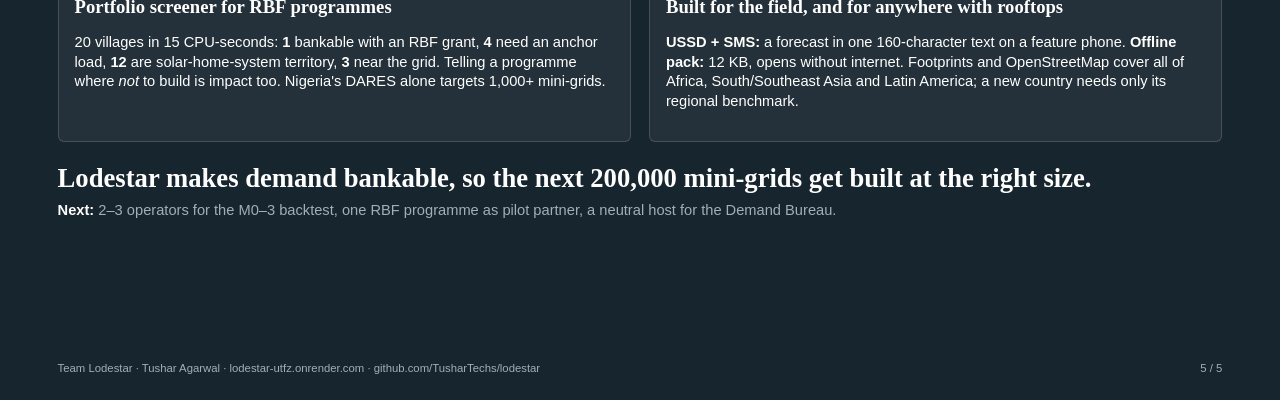
==== commit f3e60e9a: "Business model canvas: deck slide 4, Impact tab and README" ====
--- a/docs/deck.html
+++ b/docs/deck.html
@@ -77,29 +77,58 @@
 </section>
 
 <!-- 4 -->
-<section class="s">
-  <div class="kick">Feasibility, cost &amp; who pays</div>
-  <h2>A trust layer the sector can afford, and that improves as it's used.</h2>
-  <div class="grid" style="grid-template-columns:1fr 1fr 1fr;gap:16px">
-    <div class="card"><h3>Who pays</h3><ul class="small">
-      <li><b>Free</b> single-site forecasts (adoption)</li>
-      <li><b>Bankable Demand Report</b> per site for developers and lenders (proposed ~$300, under 0.1% of a ~$585k mini-grid)</li>
-      <li><b>Portfolio screening</b> subscriptions for DFIs and RBF programmes</li>
-      <li>Households pay nothing; each report checks their bill against the AMDA ARPU benchmark</li></ul>
-      <p class="xs muted"><b>Measured:</b> 0.76 CPU-s and 6 KB per forecast. <b>Break-even:</b> ~200 paid reports/yr, 3.3% of the 6,116 sites AMDA members plan (team cost assumed $60k/yr). Open data, no API keys, runs on a laptop.</p></div>
-    <div class="card"><h3>Demand Bureau: safe meter-data sharing</h3><ul class="small">
-      <li><b>Give-to-get</b>, borrowed from credit bureaus: share site-month aggregates, get benchmarks and narrower bands</li>
-      <li>No customer data; release only cells with ≥3 sites from ≥2 operators</li>
-      <li>Federated option: share fitted parameters, not series</li>
-      <li>Neutral steward (e.g. AMDA); a pooling clause in RBF grants seeds it</li></ul></div>
-    <div class="card"><h3>Forecast ledger</h3><p class="small">Borrowed from weather-forecast verification and clinical-trial registries: every forecast is <b>hashed and timestamped before the site is built</b>, then scored publicly when meters report. Trust earned in the open, not claimed.</p></div>
+<section class="s" style="padding-top:0.35in">
+  <div class="kick">Business model · who pays, and how it pays for itself</div>
+  <h2 style="font-size:22pt;margin-bottom:10px">A trust layer the sector can afford, and that improves as it's used.</h2>
+  <style>
+    .bmc { display:grid; grid-template-columns:repeat(5,1fr); grid-template-rows:auto auto auto; gap:8px; font-size:9.6pt; line-height:1.3; }
+    .bmc .c { background:#fff; border:1px solid #dfe5e8; border-radius:5px; padding:7px 9px; }
+    .bmc .c h4 { margin:0 0 3px; font:700 10.5pt Georgia,serif; color:#c4552d; }
+    .bmc ul { margin:0; padding-left:14px; } .bmc li { margin:1px 0; }
+    .bmc .tall { grid-row: span 2; } .bmc .wide { grid-column: span 5; }
+    .bmc .half { grid-column: span 2; } .bmc .half3 { grid-column: span 3; }
+    .bmc .pr { color:#6a7b85; font-size:8.4pt; }
+  </style>
+  <div class="bmc">
+    <div class="c tall"><h4>Key partners</h4><ul>
+      <li>Mini-grid operators: meter data via the Demand Bureau</li>
+      <li>A neutral data steward (e.g. AMDA, which already benchmarks members)</li>
+      <li>RBF programmes and rural electrification agencies (e.g. Nigeria REA / DARES)</li>
+      <li>Open-data providers: building footprints, OpenStreetMap, NASA POWER, GridFinder</li></ul>
+      <p class="pr">Proposed; none engaged yet.</p></div>
+    <div class="c"><h4>Key activities</h4><ul>
+      <li>Forecasts, lender reports, portfolio screens</li>
+      <li>Quarterly re-calibration on Bureau data</li>
+      <li>Public validation and scoring (ledger)</li></ul></div>
+    <div class="c tall"><h4>Value propositions</h4><ul>
+      <li><b>Developers:</b> a bankable P90/P50/P10 forecast and growth curve <i>before</i> building, no survey needed</li>
+      <li><b>Lenders:</b> debt sized on P90; stress test across 20,000 scenarios; one-click memo</li>
+      <li><b>RBF programmes:</b> screen hundreds of villages: mini-grid, solar home systems, or grid</li>
+      <li><b>Communities:</b> right-sized systems: −49% cost of power vs oversizing</li>
+      <li>Validated on real meters; open data; explains itself</li></ul></div>
+    <div class="c"><h4>Customer relationships</h4><ul>
+      <li>Free forecast → paid report (self-serve)</li>
+      <li><b>Demand Bureau</b>: give-to-get, like a credit bureau; site-month aggregates only, published when ≥3 sites from ≥2 operators pool</li>
+      <li>Public track record builds trust</li></ul></div>
+    <div class="c tall"><h4>Customer segments</h4><ul>
+      <li><b>Mini-grid developers</b>: AMDA members plan 6,116 sites</li>
+      <li><b>Lenders and DFIs</b> financing them</li>
+      <li><b>RBF programmes / agencies</b>: Nigeria's DARES targets 1,000+ mini-grids</li>
+      <li><b>Beneficiaries, not payers:</b> households and businesses in 217,000 needed mini-grids</li></ul></div>
+    <div class="c"><h4>Key resources</h4><ul>
+      <li>Open-data pipeline + calibrated model</li>
+      <li>Metered validation; forecast ledger</li>
+      <li>Bureau data (grows with use)</li></ul></div>
+    <div class="c"><h4>Channels</h4><ul>
+      <li>Web app + API, HOMER export</li>
+      <li>USSD / SMS for field officers</li>
+      <li>Industry bodies, RBF onboarding, DTECH 2027</li></ul></div>
+    <div class="c half3"><h4>Cost structure</h4>
+      Data and licences <b>$0</b> · compute <b>0.76 CPU-s per forecast</b> (≈$0.00001, measured) · hosting ≈$300/yr · team ≈$60k/yr (two analyst-engineers, Nairobi or Lagos; assumption) · marginal cost per extra site ≈ 0, so cost per forecast falls with scale.</div>
+    <div class="c half"><h4>Revenue streams <span class="pr">(proposed prices)</span></h4>
+      Free single-site forecasts · <b>$300 Bankable Demand Report</b> per site (0.05% of a $585k mini-grid) · <b>$12k/yr portfolio screening</b> for RBF programmes and DFIs. <b>Break-even ≈ 200 reports/yr</b>, or 3 subscriptions + 81 reports: 3.3% of AMDA members' pipeline.</div>
   </div>
-  <div class="card" style="margin-top:16px"><h3>6–18 months</h3>
-    <div class="grid small" style="grid-template-columns:repeat(4,1fr);gap:14px">
-      <div><b>M0–3</b><br>Backtest 2–3 operators' historical meters under the Bureau protocol</div>
-      <div><b>M3–6</b><br>Pre-register forecasts for 10 sites before commissioning</div>
-      <div><b>M6–12</b><br>Score them publicly; integrate with one RBF programme's site validation</div>
-      <div><b>M12–18</b><br>5 countries; paid reports to lenders · DTECH 2027 MVP milestone</div></div></div>
+  <div class="card" style="margin-top:8px;padding:8px 12px;font-size:10pt"><b>6–18 months:</b> M0–3 backtest 2–3 operators' meters under the Bureau protocol · M3–6 pre-register forecasts for 10 sites · M6–12 score them publicly; pilot with one RBF programme · M12–18 five countries, paid reports to lenders (DTECH 2027 MVP milestone).</div>
   <div class="foot"><span>Biggest risk: thin metered data. Tested early by the M0–3 operator backtest; mitigated by the Bureau and the ledger.</span><span>4 / 5</span></div>
 </section>
 
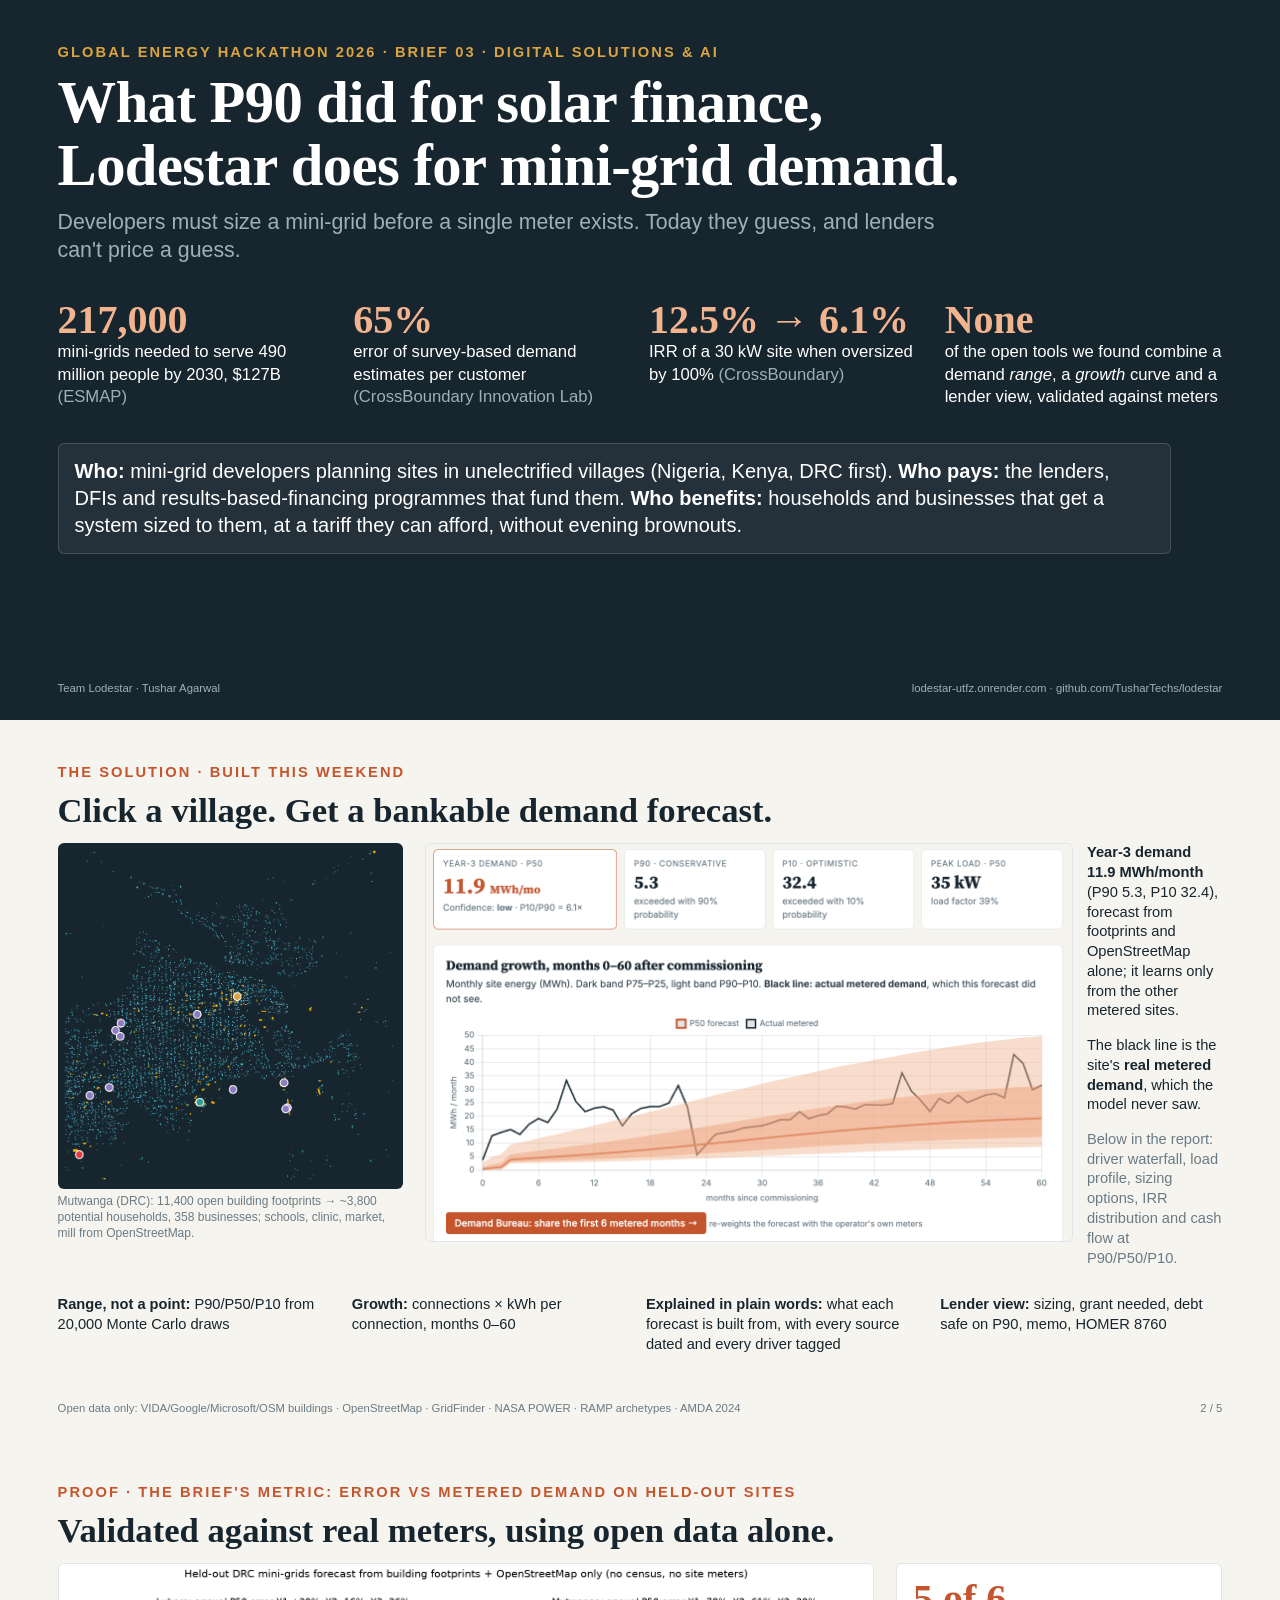
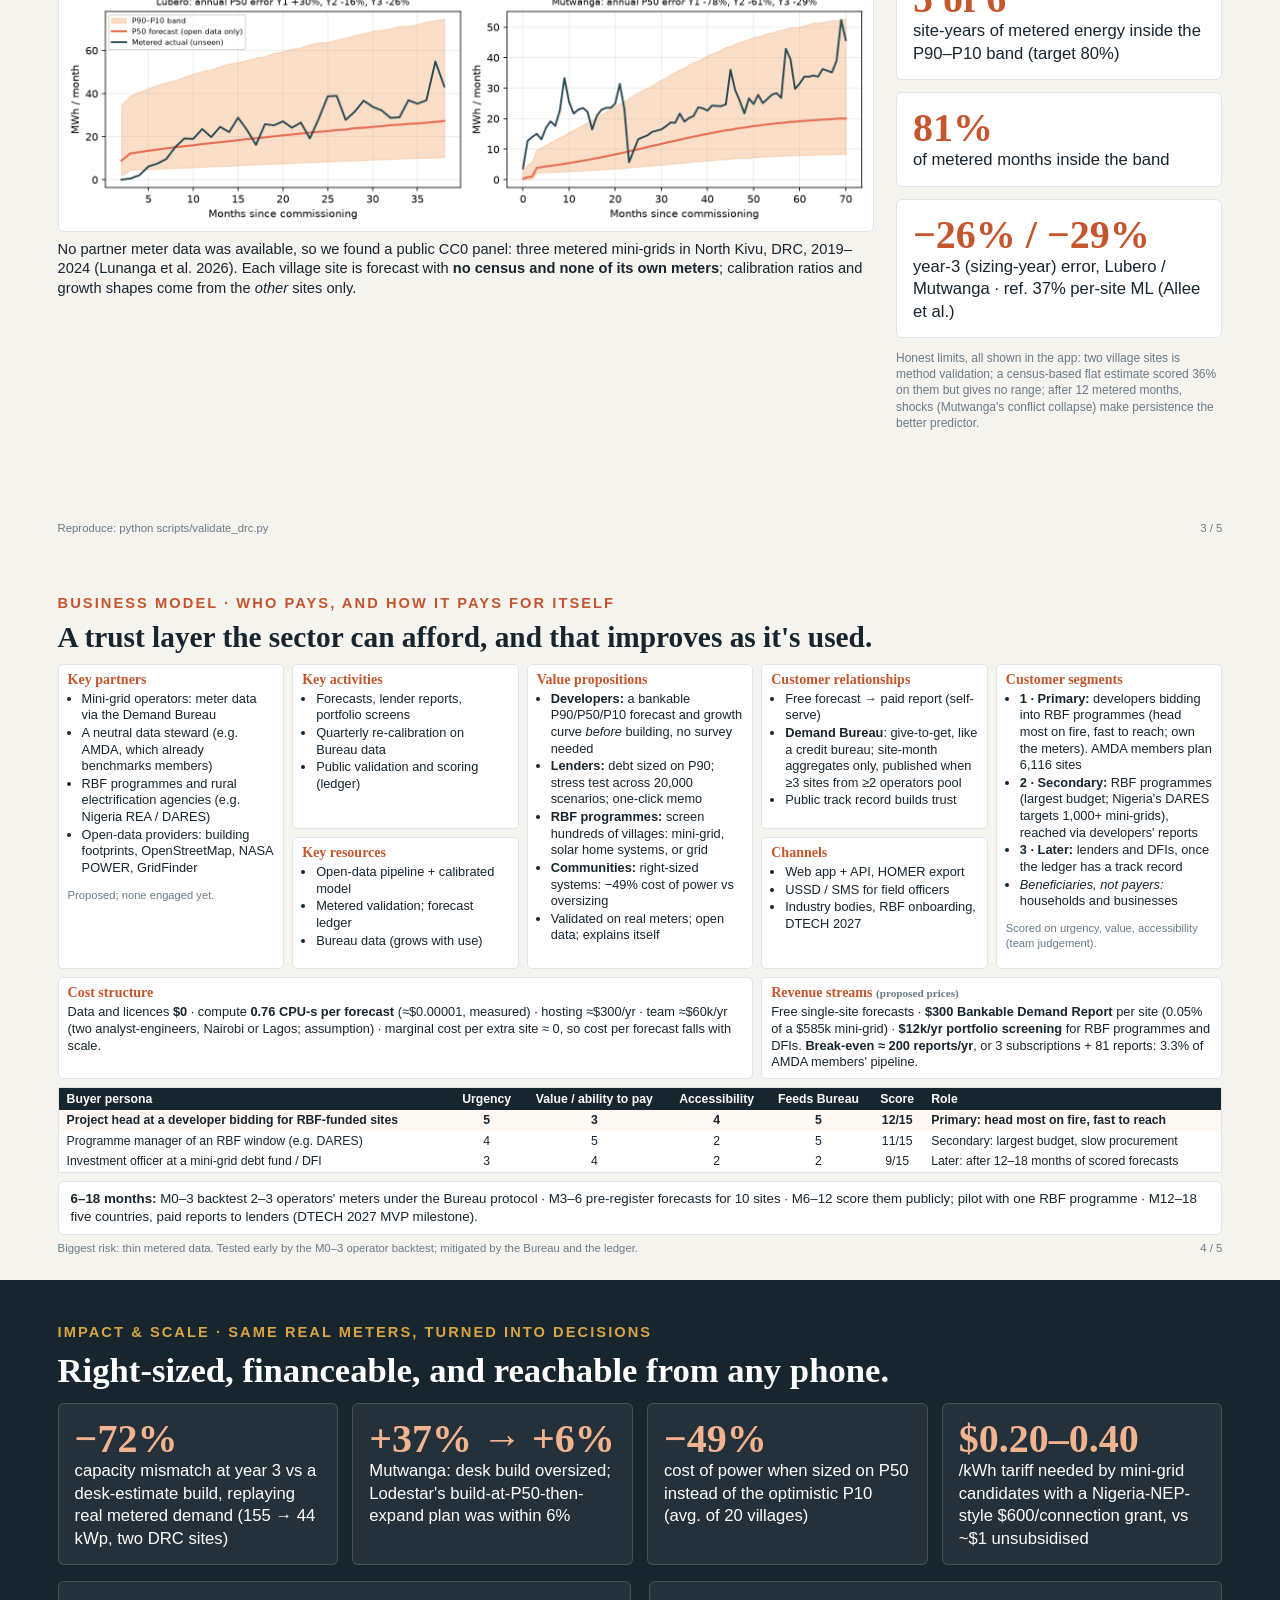
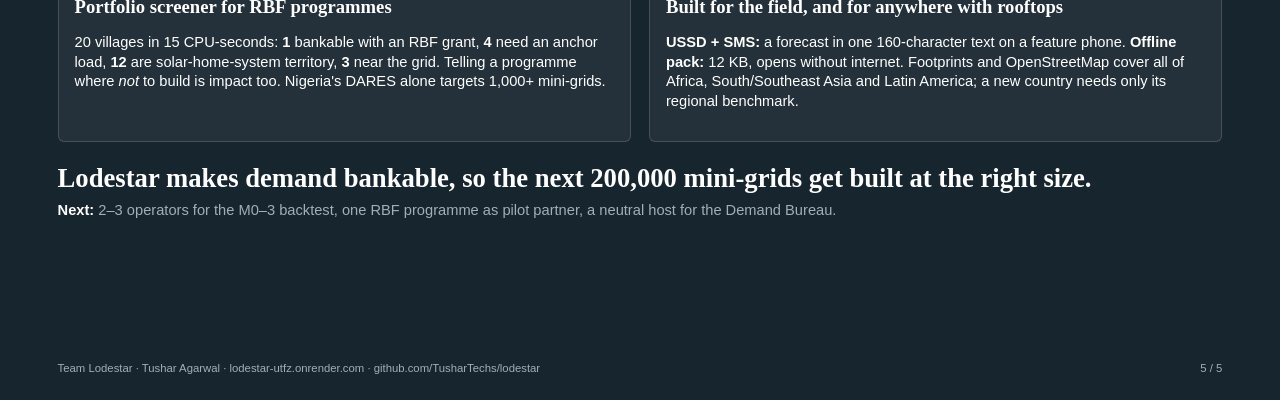
==== commit 9c9be37c: "Go-to-market: buyer personas scored on urgency, value, accessibility and data flywheel; primary/seco" ====
--- a/docs/deck.html
+++ b/docs/deck.html
@@ -111,10 +111,11 @@
       <li><b>Demand Bureau</b>: give-to-get, like a credit bureau; site-month aggregates only, published when ≥3 sites from ≥2 operators pool</li>
       <li>Public track record builds trust</li></ul></div>
     <div class="c tall"><h4>Customer segments</h4><ul>
-      <li><b>Mini-grid developers</b>: AMDA members plan 6,116 sites</li>
-      <li><b>Lenders and DFIs</b> financing them</li>
-      <li><b>RBF programmes / agencies</b>: Nigeria's DARES targets 1,000+ mini-grids</li>
-      <li><b>Beneficiaries, not payers:</b> households and businesses in 217,000 needed mini-grids</li></ul></div>
+      <li><b>1 · Primary:</b> developers bidding into RBF programmes (head most on fire, fast to reach; own the meters). AMDA members plan 6,116 sites</li>
+      <li><b>2 · Secondary:</b> RBF programmes (largest budget; Nigeria's DARES targets 1,000+ mini-grids), reached via developers' reports</li>
+      <li><b>3 · Later:</b> lenders and DFIs, once the ledger has a track record</li>
+      <li><i>Beneficiaries, not payers:</i> households and businesses</li></ul>
+      <p class="pr">Scored on urgency, value, accessibility (team judgement).</p></div>
     <div class="c"><h4>Key resources</h4><ul>
       <li>Open-data pipeline + calibrated model</li>
       <li>Metered validation; forecast ledger</li>
@@ -128,6 +129,12 @@
     <div class="c half"><h4>Revenue streams <span class="pr">(proposed prices)</span></h4>
       Free single-site forecasts · <b>$300 Bankable Demand Report</b> per site (0.05% of a $585k mini-grid) · <b>$12k/yr portfolio screening</b> for RBF programmes and DFIs. <b>Break-even ≈ 200 reports/yr</b>, or 3 subscriptions + 81 reports: 3.3% of AMDA members' pipeline.</div>
   </div>
+  <table style="width:100%;border-collapse:collapse;margin-top:8px;font-size:9.2pt;background:#fff;border:1px solid #dfe5e8">
+    <tr style="background:#17252e;color:#fff"><th style="text-align:left;padding:3px 8px">Buyer persona</th><th style="padding:3px 6px">Urgency</th><th style="padding:3px 6px">Value / ability to pay</th><th style="padding:3px 6px">Accessibility</th><th style="padding:3px 6px">Feeds Bureau</th><th style="padding:3px 6px">Score</th><th style="text-align:left;padding:3px 8px">Role</th></tr>
+    <tr style="background:#fff7f2;font-weight:600"><td style="padding:2px 8px">Project head at a developer bidding for RBF-funded sites</td><td align="center">5</td><td align="center">3</td><td align="center">4</td><td align="center">5</td><td align="center">12/15</td><td style="padding:2px 8px">Primary: head most on fire, fast to reach</td></tr>
+    <tr><td style="padding:2px 8px">Programme manager of an RBF window (e.g. DARES)</td><td align="center">4</td><td align="center">5</td><td align="center">2</td><td align="center">5</td><td align="center">11/15</td><td style="padding:2px 8px">Secondary: largest budget, slow procurement</td></tr>
+    <tr><td style="padding:2px 8px">Investment officer at a mini-grid debt fund / DFI</td><td align="center">3</td><td align="center">4</td><td align="center">2</td><td align="center">2</td><td align="center">9/15</td><td style="padding:2px 8px">Later: after 12–18 months of scored forecasts</td></tr>
+  </table>
   <div class="card" style="margin-top:8px;padding:8px 12px;font-size:10pt"><b>6–18 months:</b> M0–3 backtest 2–3 operators' meters under the Bureau protocol · M3–6 pre-register forecasts for 10 sites · M6–12 score them publicly; pilot with one RBF programme · M12–18 five countries, paid reports to lenders (DTECH 2027 MVP milestone).</div>
   <div class="foot"><span>Biggest risk: thin metered data. Tested early by the M0–3 operator backtest; mitigated by the Bureau and the ledger.</span><span>4 / 5</span></div>
 </section>
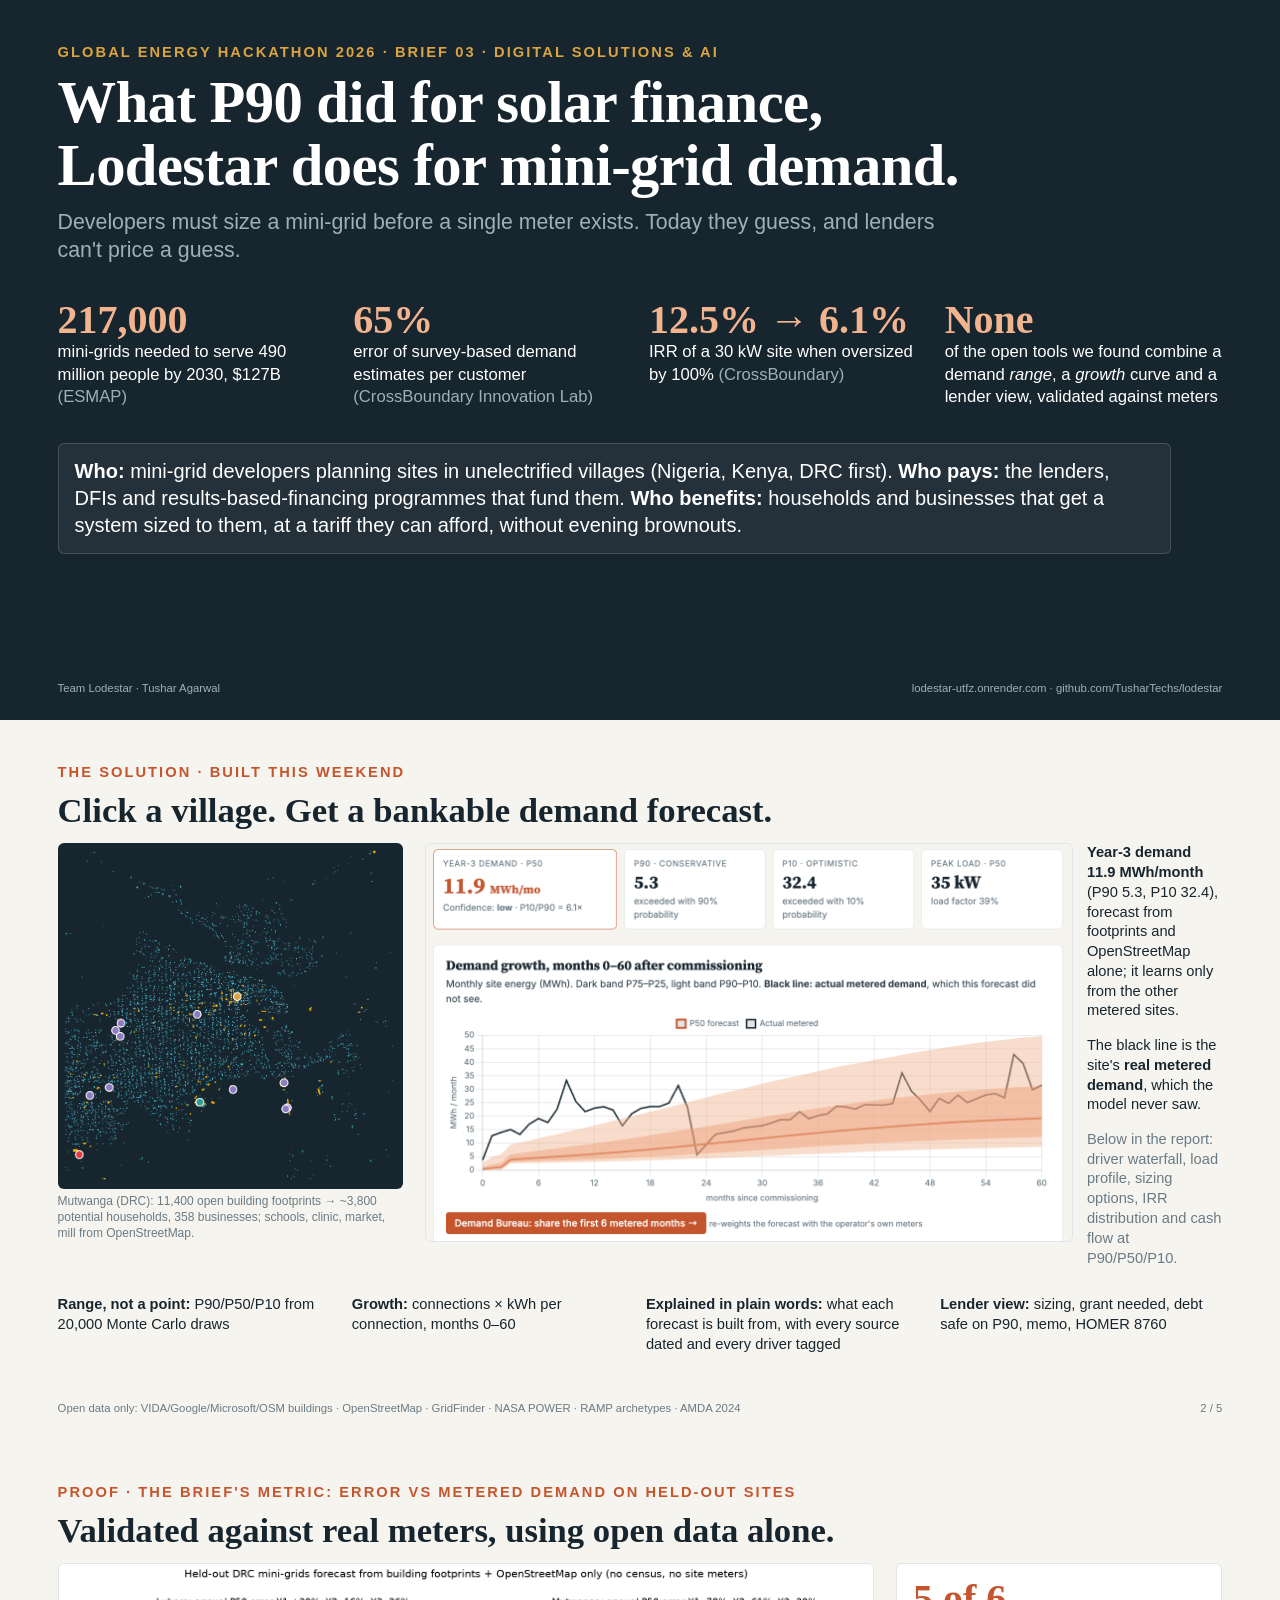
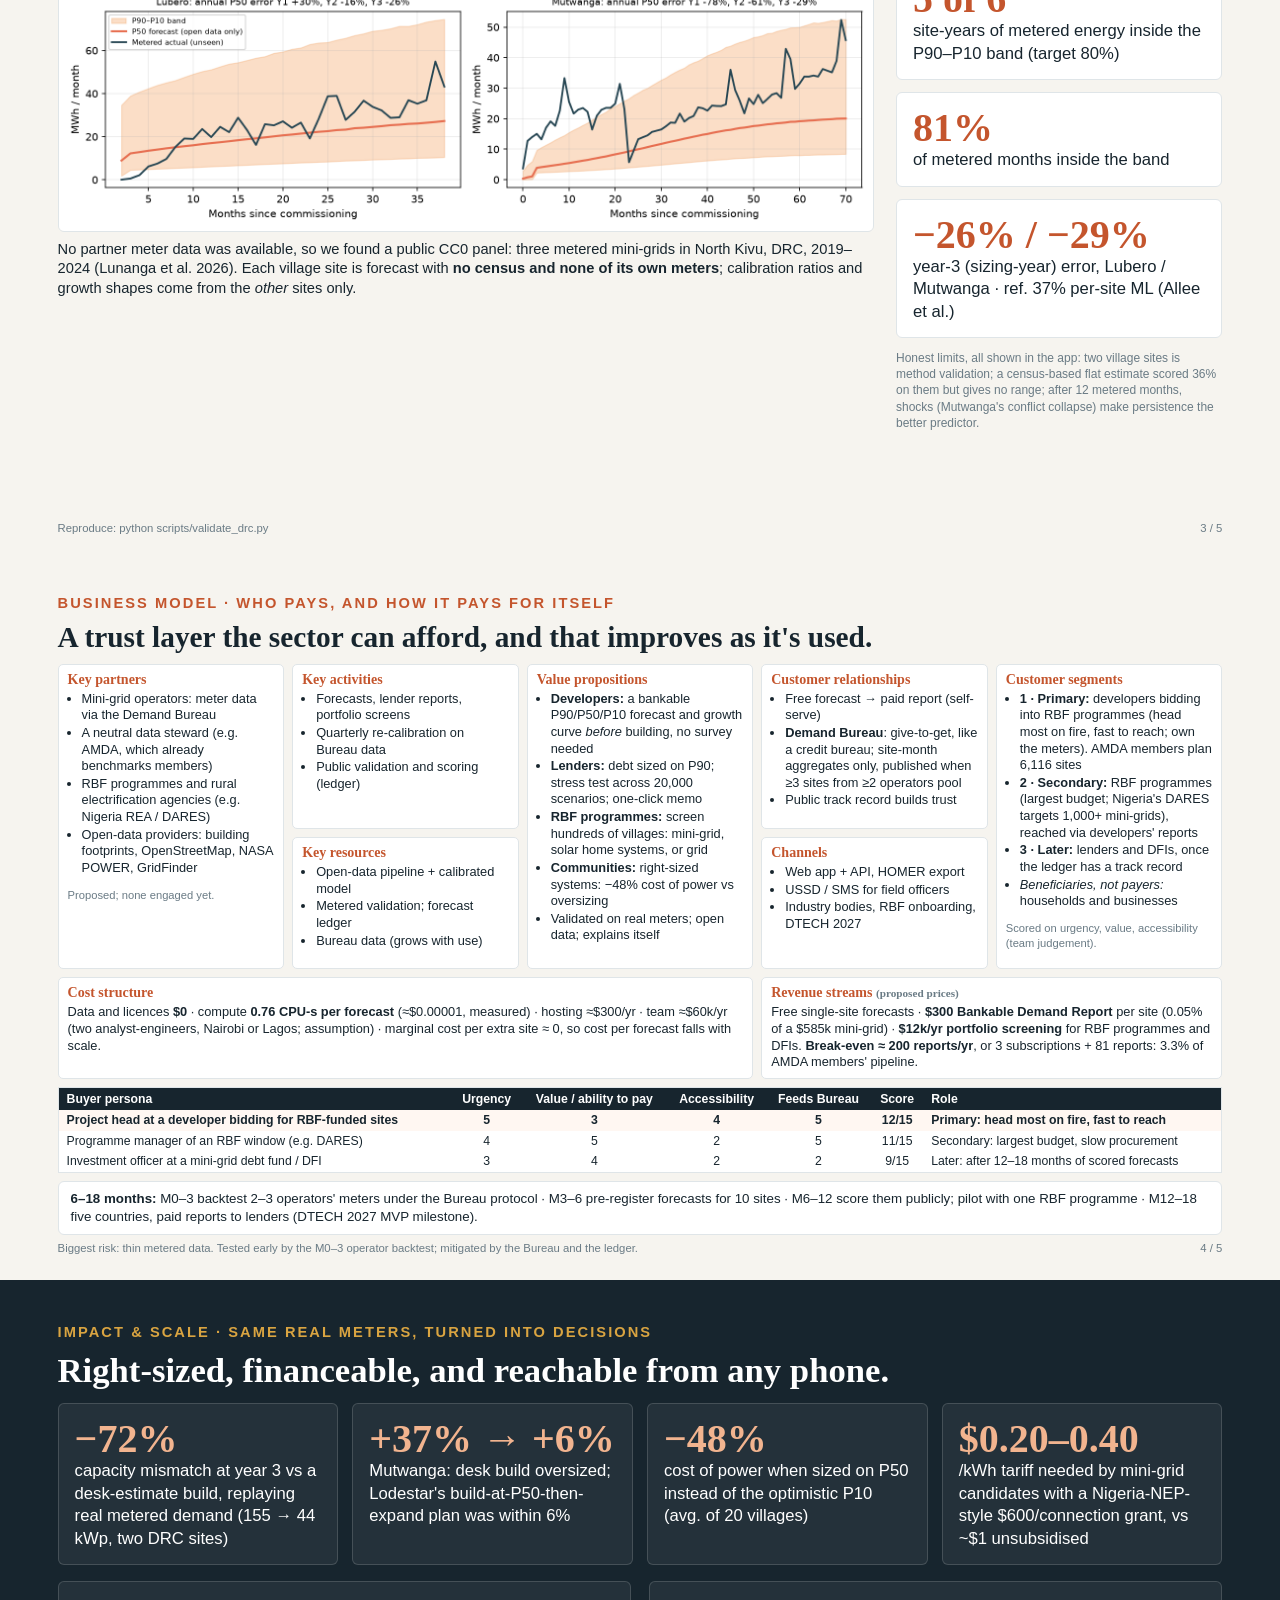
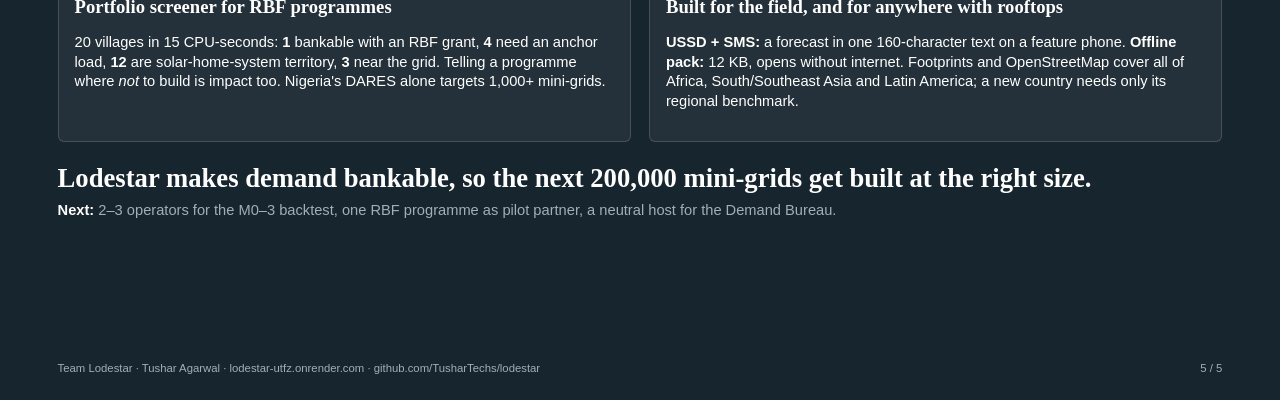
==== commit fbc16b0a: "UI polish: landing panel with proof stats and live forecast-vs-meters chart, guided paths, page kick" ====
--- a/docs/deck.html
+++ b/docs/deck.html
@@ -104,7 +104,7 @@
       <li><b>Developers:</b> a bankable P90/P50/P10 forecast and growth curve <i>before</i> building, no survey needed</li>
       <li><b>Lenders:</b> debt sized on P90; stress test across 20,000 scenarios; one-click memo</li>
       <li><b>RBF programmes:</b> screen hundreds of villages: mini-grid, solar home systems, or grid</li>
-      <li><b>Communities:</b> right-sized systems: −49% cost of power vs oversizing</li>
+      <li><b>Communities:</b> right-sized systems: −48% cost of power vs oversizing</li>
       <li>Validated on real meters; open data; explains itself</li></ul></div>
     <div class="c"><h4>Customer relationships</h4><ul>
       <li>Free forecast → paid report (self-serve)</li>
@@ -146,7 +146,7 @@
   <div class="grid" style="grid-template-columns:repeat(4,1fr);gap:14px">
     <div class="card stat"><b>−72%</b>capacity mismatch at year 3 vs a desk-estimate build, replaying real metered demand (155 → 44 kWp, two DRC sites)</div>
     <div class="card stat"><b>+37% → +6%</b>Mutwanga: desk build oversized; Lodestar's build-at-P50-then-expand plan was within 6%</div>
-    <div class="card stat"><b>−49%</b>cost of power when sized on P50 instead of the optimistic P10 (avg. of 20 villages)</div>
+    <div class="card stat"><b>−48%</b>cost of power when sized on P50 instead of the optimistic P10 (avg. of 20 villages)</div>
     <div class="card stat"><b>$0.20–0.40</b>/kWh tariff needed by mini-grid candidates with a Nigeria-NEP-style $600/connection grant, vs ~$1 unsubsidised</div>
   </div>
   <div class="grid" style="grid-template-columns:1fr 1fr;gap:18px;margin-top:16px">
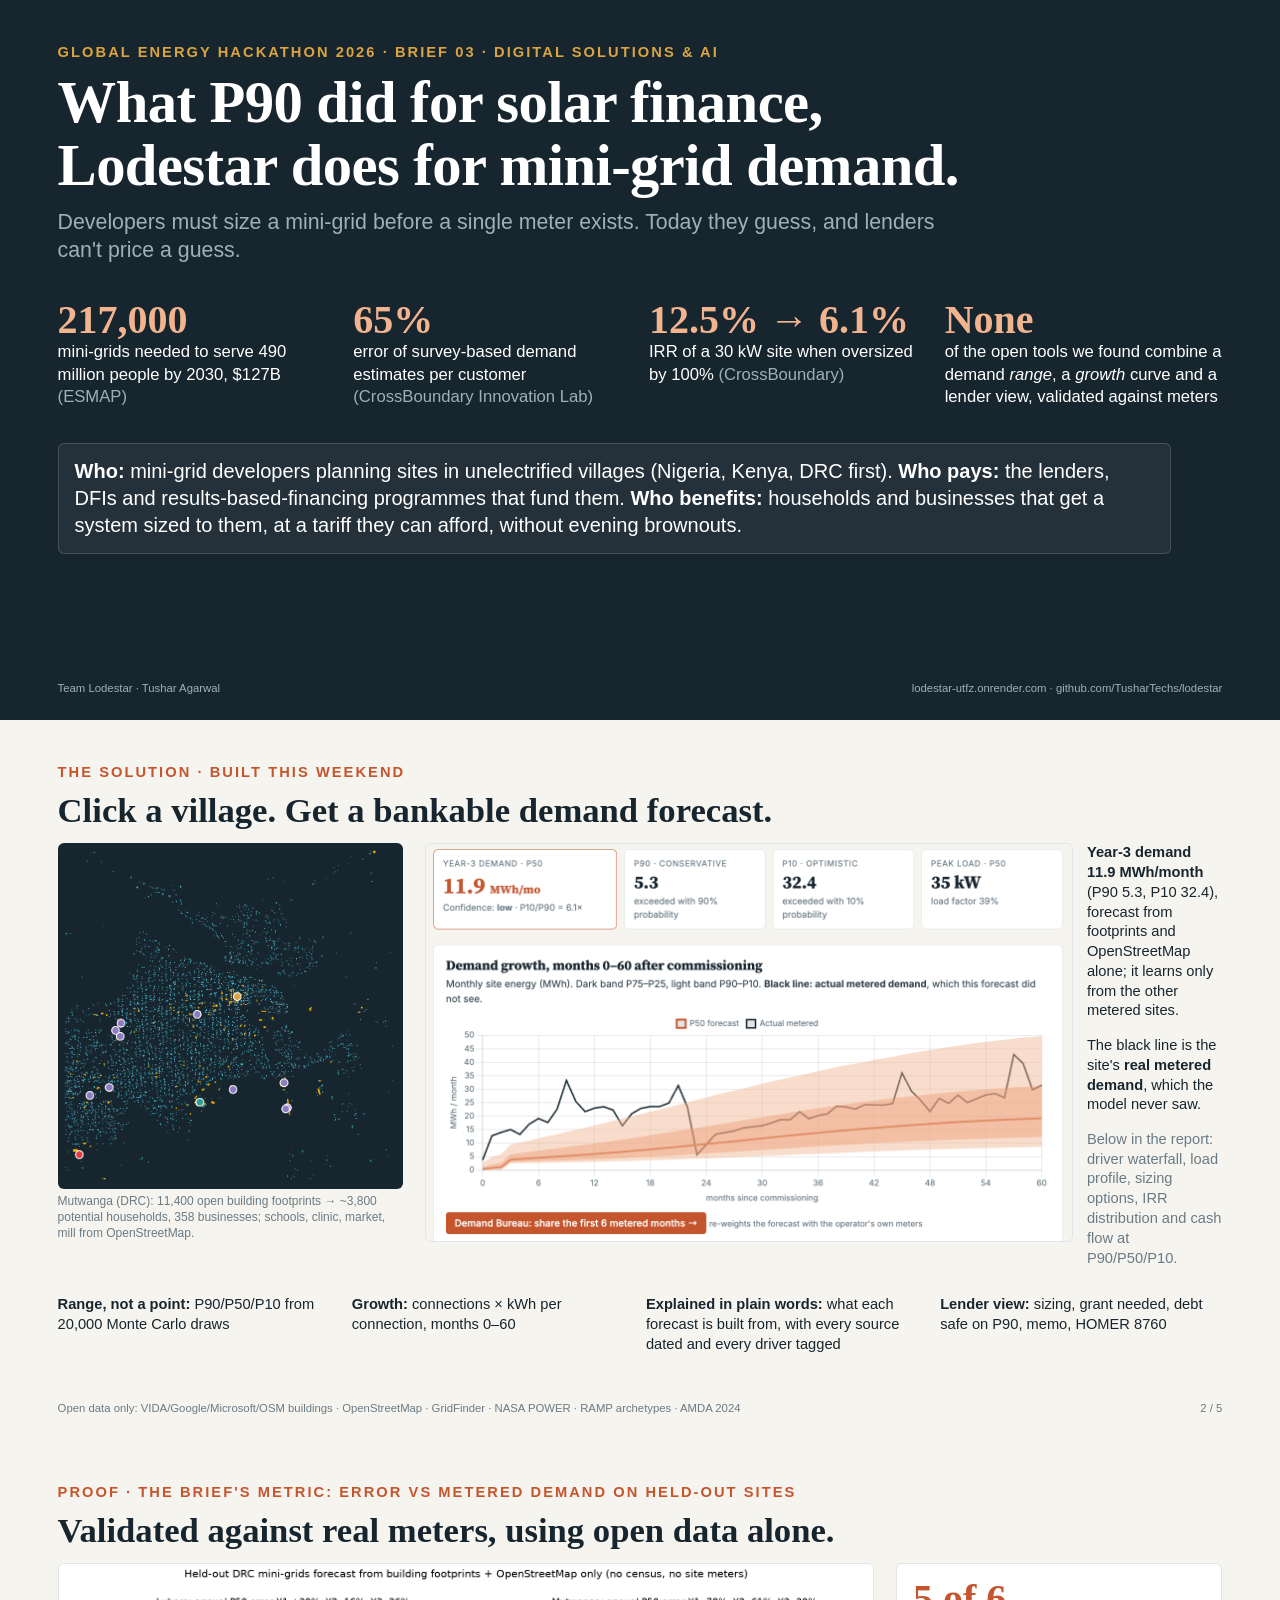
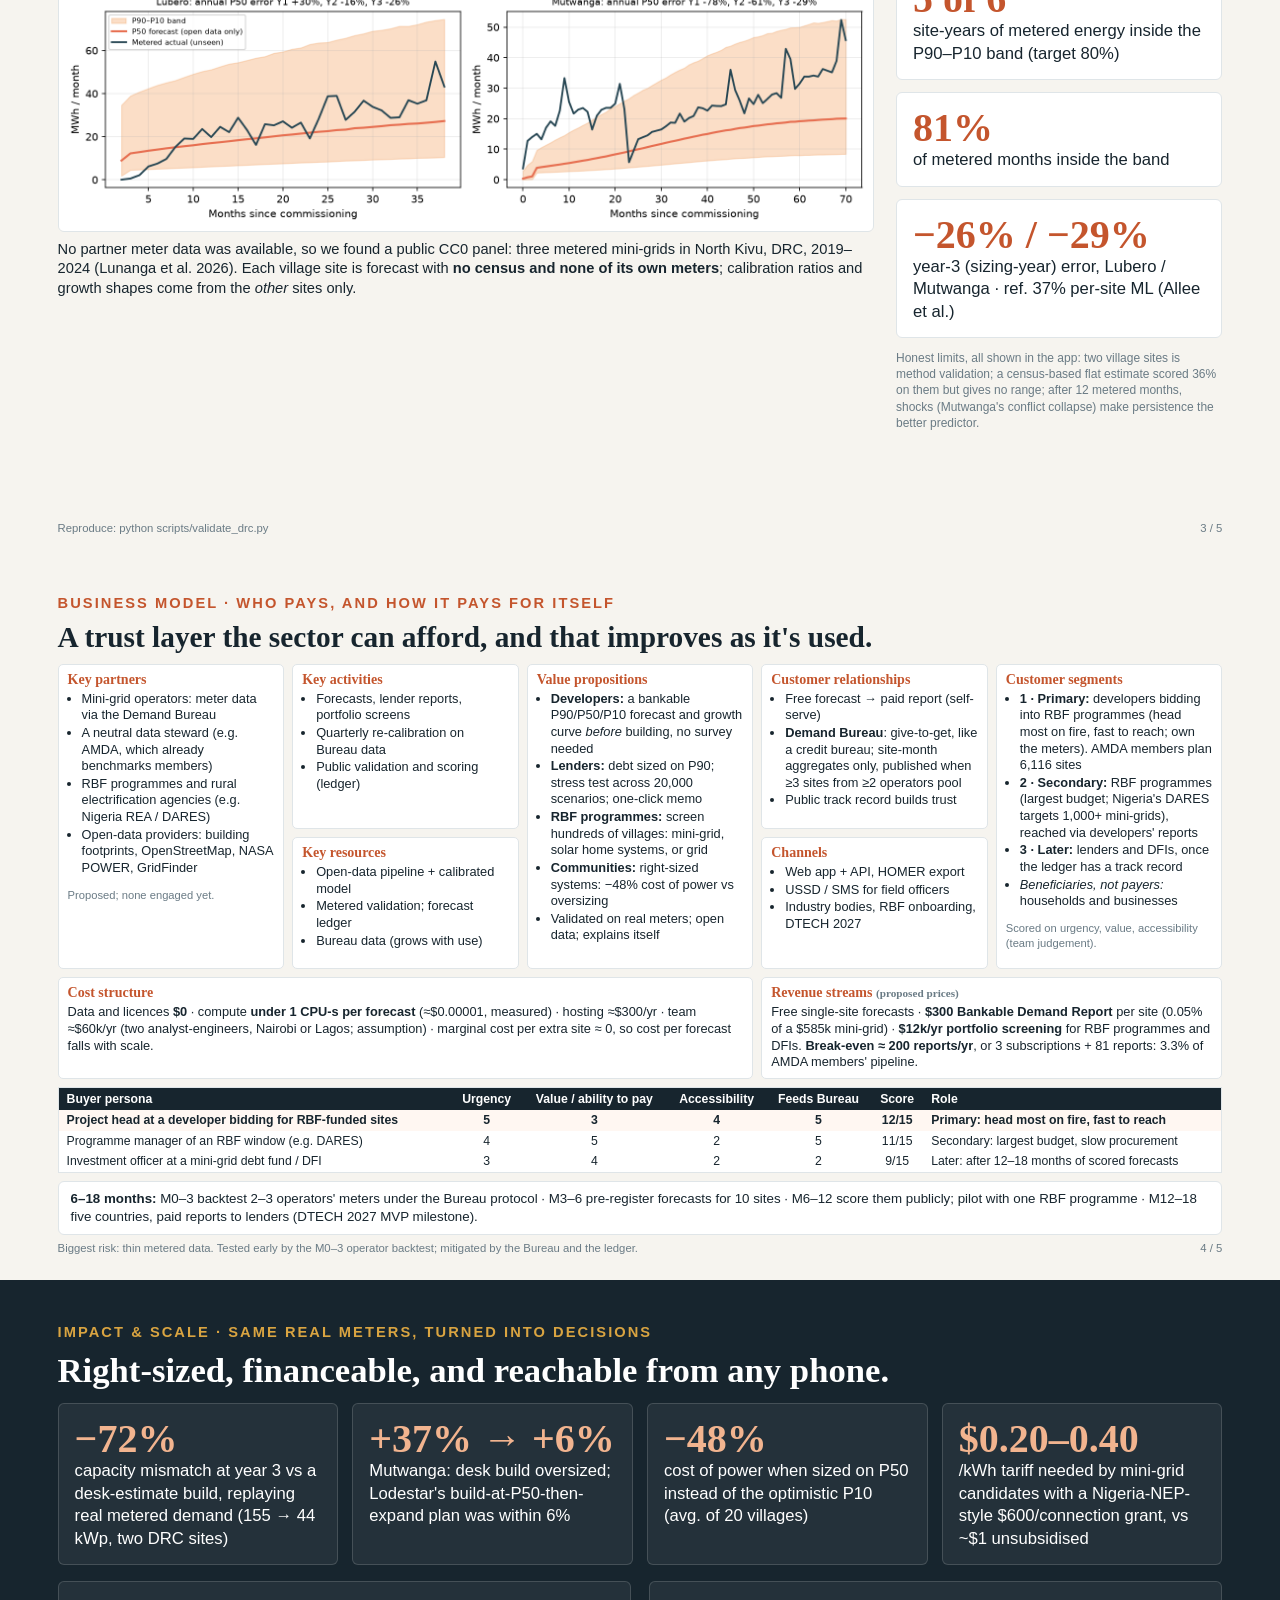
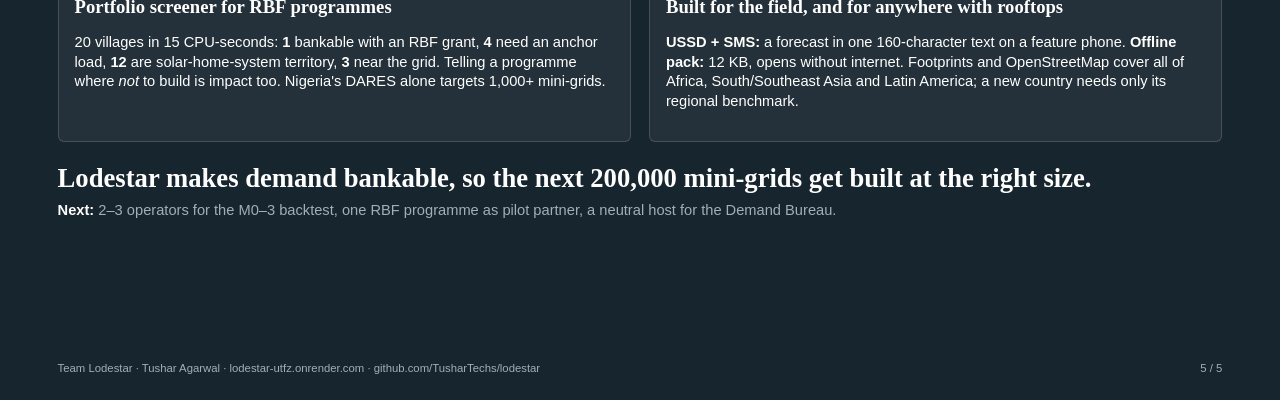
==== commit 496d57f5: "Skeleton loading placeholders instead of 'Loading' text; compute-time wording that doesn't drift bet" ====
--- a/docs/deck.html
+++ b/docs/deck.html
@@ -125,7 +125,7 @@
       <li>USSD / SMS for field officers</li>
       <li>Industry bodies, RBF onboarding, DTECH 2027</li></ul></div>
     <div class="c half3"><h4>Cost structure</h4>
-      Data and licences <b>$0</b> · compute <b>0.76 CPU-s per forecast</b> (≈$0.00001, measured) · hosting ≈$300/yr · team ≈$60k/yr (two analyst-engineers, Nairobi or Lagos; assumption) · marginal cost per extra site ≈ 0, so cost per forecast falls with scale.</div>
+      Data and licences <b>$0</b> · compute <b>under 1 CPU-s per forecast</b> (≈$0.00001, measured) · hosting ≈$300/yr · team ≈$60k/yr (two analyst-engineers, Nairobi or Lagos; assumption) · marginal cost per extra site ≈ 0, so cost per forecast falls with scale.</div>
     <div class="c half"><h4>Revenue streams <span class="pr">(proposed prices)</span></h4>
       Free single-site forecasts · <b>$300 Bankable Demand Report</b> per site (0.05% of a $585k mini-grid) · <b>$12k/yr portfolio screening</b> for RBF programmes and DFIs. <b>Break-even ≈ 200 reports/yr</b>, or 3 subscriptions + 81 reports: 3.3% of AMDA members' pipeline.</div>
   </div>
